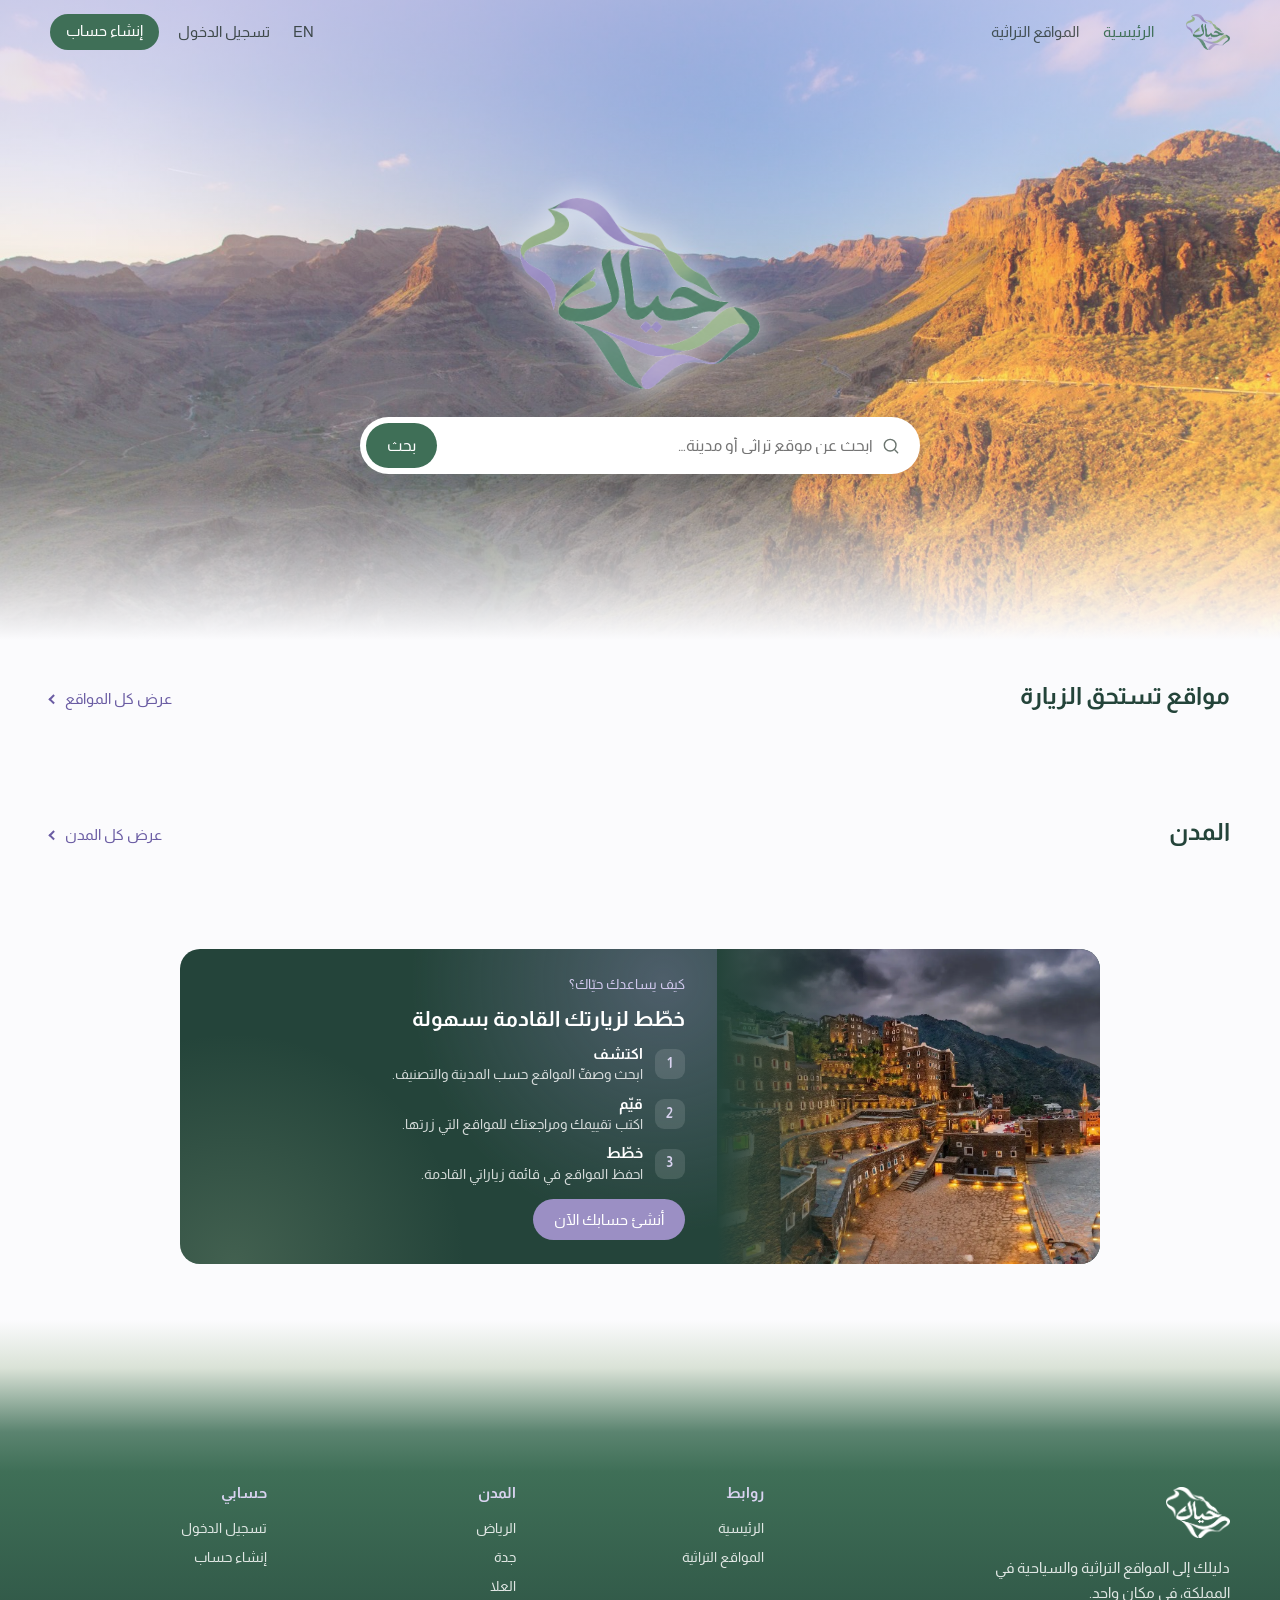
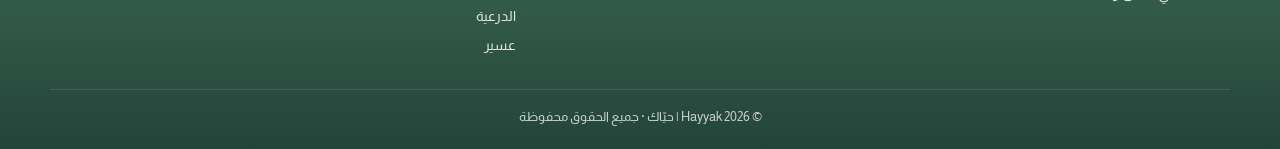
==== index.html @ 3d09ae30 "Add files via upload" ====
<!DOCTYPE html>
<html lang="ar" dir="rtl">
<head>
  <meta charset="UTF-8">
  <meta name="viewport" content="width=device-width, initial-scale=1">
  <title>Hayyak | حيّاك</title>
  <meta name="description" content="Hayyak: a guide to heritage and tourist sites across Saudi Arabia.">
  <link rel="preconnect" href="https://fonts.googleapis.com">
  <link rel="preconnect" href="https://fonts.gstatic.com" crossorigin>
  <link href="https://fonts.googleapis.com/css2?family=Almarai:wght@300;400;700;800&display=swap" rel="stylesheet">
  <link rel="icon" type="image/png" href="images/favicon.png">
  <link rel="stylesheet" href="css/style.css">
</head>
<body class="home">
  <div id="site-header"></div>

  <main id="main">
    <!-- Hero: logo + search only -->
    <section class="hero">
      <div class="hero-bg" aria-hidden="true"><img src="images/hero.jpg" alt=""></div>
      <div class="hero-in wrap">
        <h1 class="hero-logo"><img src="images/logo.png" alt="حيّاك | Hayyak"></h1>
        <form class="search" id="search-form" role="search">
          <span class="ico" data-icon="search"></span>
          <label class="sr-only" for="q" data-i18n="search_label"></label>
          <input id="q" name="q" type="search" data-i18n-placeholder="search_placeholder" autocomplete="off">
          <button type="submit" class="btn btn-green" data-i18n="search_btn"></button>
        </form>
      </div>
    </section>

    <!-- Featured sites -->
    <section class="section wrap" aria-labelledby="featured-h">
      <div class="section-head">
        <h2 id="featured-h" data-i18n="featured_title"></h2>
        <a class="link-more" href="sites.html"><span data-i18n="view_all"></span><span class="arrow" aria-hidden="true"></span></a>
      </div>
    </section>
    <div class="marquee" id="featured"></div>

    <!-- Cities -->
    <section class="section wrap" aria-labelledby="cities-h">
      <div class="section-head">
        <h2 id="cities-h" data-i18n="cities_title"></h2>
        <a class="link-more" href="sites.html"><span data-i18n="view_cities"></span><span class="arrow" aria-hidden="true"></span></a>
      </div>
      <div class="cities" id="city-list"></div>
    </section>
    <!-- Plan your next visit -->
    <section class="section wrap" aria-labelledby="how-h">
      <div class="cta">
        <div class="cta-img" aria-hidden="true"><img src="images/15.jpg" alt=""></div>
        <div class="cta-body">
          <p class="eyebrow" data-i18n="how_eyebrow"></p>
          <h2 id="how-h" data-i18n="how_title"></h2>
          <ol class="steps">
            <li><strong data-i18n="how1_t"></strong><span data-i18n="how1_d"></span></li>
            <li><strong data-i18n="how2_t"></strong><span data-i18n="how2_d"></span></li>
            <li><strong data-i18n="how3_t"></strong><span data-i18n="how3_d"></span></li>
          </ol>
          <a class="btn btn-primary btn-lg" id="cta-btn" href="register.html" data-i18n="cta_btn"></a>
        </div>
      </div>
    </section>
  </main>

  <div id="site-footer"></div>

  <script src="js/sites.js"></script>
  <script src="js/layout.js"></script>
  <script src="js/home.js"></script>
</body>
</html>
---- css/style.css ----
/* Hayyak shared styles.
   Palette taken from the Hayyak logo: green, sage, lavender. */
:root{
  --ink:#1d2a23; --muted:#6b756f; --paper:#fbfbfd; --white:#fff; --line:#e7e9ee;
  --palm:#3f6f57; --palm-dark:#24443a;
  --sage:#9cb490; --sage-soft:#edf3ea;
  --lavender:#9b8fc4; --lavender-dark:#6a5ca3; --lavender-soft:#ece9f5;
  --r:16px;
  --f-body:"Almarai","Segoe UI",Tahoma,system-ui,sans-serif;
  --wrap:1180px;
  --gold:var(--lavender); /* old name kept so nothing breaks */
}
*{box-sizing:border-box}
body{margin:0;background:var(--paper);color:var(--ink);font-family:var(--f-body);line-height:1.7}
img{max-width:100%;display:block}
a{color:inherit}
h1,h2,h3{font-weight:700;line-height:1.35}
.wrap{width:min(var(--wrap),100% - 2.5rem);margin-inline:auto}
.sr-only{position:absolute;width:1px;height:1px;overflow:hidden;clip:rect(0 0 0 0);white-space:nowrap}
:focus-visible{outline:2px solid var(--lavender);outline-offset:2px}

/* ---------- Buttons ---------- */
.btn{font:inherit;font-weight:500;border:0;border-radius:999px;padding:.55rem 1.3rem;cursor:pointer;text-decoration:none;display:inline-flex;align-items:center;gap:.4rem;transition:background .2s}
.btn-sm{padding:.35rem 1rem;font-size:.92rem}
.btn-green{background:var(--palm);color:#fff}
.auth .btn-green{background:var(--lavender-dark)}
.auth .btn-green:hover{background:#5a4d92}
.btn-green:hover{background:var(--palm-dark)}
.btn-primary{background:var(--lavender);color:#fff}
.btn-primary:hover{background:var(--lavender-dark)}
.link-btn{background:none;border:0;font:inherit;font-size:.95rem;color:var(--ink);cursor:pointer;text-decoration:none;padding:.3rem .2rem;opacity:.8}
.link-btn:hover{opacity:1;color:var(--palm)}

/* ---------- Header (minimal) ---------- */
.site-header{position:relative;z-index:30;background:var(--white);border-bottom:1px solid var(--line)}
.bar{display:flex;align-items:center;gap:2rem;height:64px}
.brand-logo{width:44px;height:44px;object-fit:contain}
.site-nav{display:flex;gap:1.5rem;flex:1}
.site-nav a{text-decoration:none;font-size:.95rem;opacity:.75}
.site-nav a:hover,.site-nav a[aria-current="page"]{opacity:1;color:var(--palm)}
.actions{display:flex;align-items:center;gap:1rem}
.user-name{font-size:.95rem;color:var(--palm);font-weight:500}
.nav-toggle{display:none;background:none;border:0;color:var(--ink);padding:.3rem;cursor:pointer}
/* home page: header sits on top of the photo */
.home .site-header{position:absolute;inset-inline:0;top:0;background:transparent;border:0}

/* ---------- Hero: photo + logo + search ---------- */
.hero{position:relative;min-height:min(88vh,640px);display:flex;align-items:center;justify-content:center;overflow:hidden}
.hero-bg{position:absolute;inset:0}
.hero-bg img{width:100%;height:100%;object-fit:cover;object-position:center 40%}
/* light lavender at the top fading to white at the bottom */
.hero-bg::after{content:"";position:absolute;inset:0;background:linear-gradient(180deg,rgba(214,206,240,.7) 0%,rgba(225,219,243,.25) 40%,rgba(255,255,255,.35) 75%,var(--paper) 100%)}
.hero-in{position:relative;display:flex;flex-direction:column;align-items:center;gap:1.75rem;padding-block:6rem 4rem}
.hero-logo{margin:0;line-height:0}
.hero-logo img{width:clamp(170px,22vw,240px);filter:drop-shadow(0 0 14px rgba(255,255,255,.9))}
.search{display:flex;align-items:center;gap:.5rem;width:min(560px,100%);background:#fff;border-radius:999px;padding:.4rem;box-shadow:0 10px 30px rgba(36,68,58,.15)}
.search .ico{display:flex;color:var(--muted);padding-inline-start:.8rem}
.search .ico svg{width:20px;height:20px}
.search input{flex:1;min-width:0;border:0;background:none;font:inherit;padding:.5rem 0;outline:none}

/* ---------- Plan your next visit ---------- */
.btn-lg{padding:.5rem 1.3rem;font-size:.95rem}
.cta{display:grid;grid-template-columns:1fr 1.4fr;max-width:920px;margin-inline:auto;border-radius:20px;overflow:hidden;background:var(--palm-dark);color:#fff}
.cta-img{position:relative;min-height:240px}
.cta-img img{position:absolute;inset:0;width:100%;height:100%;object-fit:cover}
.cta-img::after{content:"";position:absolute;inset:0;background:linear-gradient(270deg,rgba(36,68,58,0) 60%,var(--palm-dark))}
html[dir="ltr"] .cta-img::after{background:linear-gradient(90deg,rgba(36,68,58,0) 60%,var(--palm-dark))}
.cta-body{padding:1.5rem 2rem;display:flex;flex-direction:column;align-items:flex-start;justify-content:center;gap:.6rem;
  background:radial-gradient(circle at 90% 10%,rgba(155,143,196,.35),transparent 45%),radial-gradient(circle at 10% 100%,rgba(156,180,144,.25),transparent 40%)}
.cta .eyebrow{margin:0;font-size:.85rem;color:#cfc7ec}
.section .cta h2{margin:0;font-size:1.3rem;color:#fff}
.steps{list-style:none;counter-reset:s;margin:0 0 .25rem;padding:0;display:grid;gap:.45rem}
.steps li{counter-increment:s;display:grid;grid-template-columns:30px 1fr;column-gap:.7rem;align-items:center;font-size:.92rem;line-height:1.5}
.steps li::before{content:counter(s);grid-row:span 2;width:30px;height:30px;border-radius:9px;font-size:.85rem;display:grid;place-items:center;background:rgba(255,255,255,.12);color:#d9d3f0;font-weight:600}
.steps span{opacity:.8;font-size:.85rem}

.btn-white{background:#fff;color:var(--palm-dark)}
.btn-white:hover{background:var(--lavender-soft)}

/* ---------- Sections ---------- */
.section{padding-block:2.5rem}
.section-head{display:flex;justify-content:space-between;align-items:baseline;margin-bottom:1.25rem}
.section h2{margin:0;font-size:1.5rem;color:var(--palm-dark)}
.link-more{color:var(--lavender-dark);font-size:.95rem;text-decoration:none;display:inline-flex;align-items:center;gap:.5rem}
.link-more:hover{color:var(--palm)}
.arrow{display:inline-block;width:.45em;height:.45em;border-top:2px solid currentColor;border-right:2px solid currentColor;transform:rotate(45deg);transition:transform .2s}
html[dir="rtl"] .arrow{transform:rotate(-135deg)}
html[dir="rtl"] .link-more:hover .arrow{transform:translateX(-3px) rotate(-135deg)}
html[dir="ltr"] .link-more:hover .arrow{transform:translateX(3px) rotate(45deg)}

/* ---------- Moving strip of site cards (right to left) ---------- */
.section:has(+ .marquee){padding-bottom:0}
.marquee{overflow:hidden;padding-block:.25rem 2.5rem;direction:ltr;
  -webkit-mask-image:linear-gradient(90deg,transparent,#000 6%,#000 94%,transparent);mask-image:linear-gradient(90deg,transparent,#000 6%,#000 94%,transparent)}
.marquee-track{display:flex;width:max-content;animation:marquee 80s linear infinite}
.marquee:hover .marquee-track{animation-play-state:paused}
.marquee-set{display:flex;gap:1rem;padding-inline-end:1rem}
@keyframes marquee{from{transform:translateX(0)}to{transform:translateX(-50%)}}
.site-card{position:relative;display:block;flex:none;width:250px;aspect-ratio:4/5;border-radius:var(--r);overflow:hidden;text-decoration:none;color:#fff;isolation:isolate}
.site-card img{position:absolute;inset:0;width:100%;height:100%;object-fit:cover;transition:transform .5s;z-index:-2}
.site-card::after{content:"";position:absolute;inset:0;z-index:-1;background:linear-gradient(180deg,transparent 55%,rgba(20,35,29,.75))}
.site-card:hover img{transform:scale(1.05)}
.badge{position:absolute;top:12px;inset-inline-start:12px;background:rgba(255,255,255,.9);color:var(--lavender-dark);font-size:.78rem;padding:.1rem .65rem;border-radius:999px}
.site-info{position:absolute;inset-inline:14px;bottom:12px;display:flex;flex-direction:column}
.site-name{font-weight:600;font-size:1.05rem;line-height:1.4}
.site-city{display:inline-flex;align-items:center;gap:.25rem;font-size:.85rem;opacity:.85}
.site-city svg{width:14px;height:14px}

/* ---------- City cards ---------- */
.cities{display:grid;grid-template-columns:repeat(5,1fr);gap:1rem}
.city-card{position:relative;display:block;aspect-ratio:3/4;border-radius:var(--r);overflow:hidden;text-decoration:none;color:#fff;isolation:isolate}
.city-card img{position:absolute;inset:0;width:100%;height:100%;object-fit:cover;transition:transform .5s;z-index:-2}
.city-card::after{content:"";position:absolute;inset:0;z-index:-1;background:linear-gradient(180deg,transparent 55%,rgba(20,35,29,.75))}
.city-card:hover img{transform:scale(1.05)}
.city-info{position:absolute;inset-inline:14px;bottom:12px;display:flex;flex-direction:column}
.city-name{font-weight:600;font-size:1.1rem}
.city-count{font-size:.85rem;opacity:.85}

/* ---------- Footer: smoky light green fading into dark green ---------- */
.site-footer{margin-top:1rem;padding-top:9rem;color:#fff;
  background:linear-gradient(180deg,rgba(156,180,144,0) 0,rgba(156,180,144,.35) 3rem,rgba(63,111,87,.85) 7rem,var(--palm) 9.5rem,var(--palm-dark) 100%)}
.footer-grid{display:grid;grid-template-columns:2fr repeat(3,1fr);gap:2rem;padding-block:1rem 2rem}
.footer-logo img{width:64px;height:64px;object-fit:contain;filter:brightness(0) invert(1)}
.footer-brand p{margin:.75rem 0 0;font-size:.92rem;opacity:.85;max-width:30ch}
.site-footer h4{margin:0 0 .6rem;font-size:.95rem;font-weight:600;color:#d9d3f0}
.site-footer ul{list-style:none;margin:0;padding:0;display:grid;gap:.3rem;font-size:.9rem}
.site-footer li{opacity:.85}
.site-footer a{text-decoration:none}
.site-footer a:hover{text-decoration:underline;opacity:1}
.site-footer .link-btn{color:#fff;opacity:1;padding:0;font-size:.9rem}
.footer-bottom{display:flex;justify-content:center;gap:1rem;flex-wrap:wrap;border-top:1px solid rgba(255,255,255,.15);padding-block:1rem 1.25rem;font-size:.82rem;opacity:.75}

/* ---------- Register / Log in ---------- */
/* white page, the card carries a light lavender tint */
.auth{padding-block:3rem 2rem;background:var(--paper)}
.auth-card{max-width:460px;background:#f6f4fb;border:1px solid #e4def3;border-radius:24px;box-shadow:0 18px 50px rgba(106,92,163,.10)}
.auth-logo{display:block;width:76px;margin:0 auto 1rem}
.auth-logo img{width:100%}
.auth-form{min-width:0;padding:2.25rem 2.25rem 2rem;display:flex;flex-direction:column;justify-content:center}
.auth-form h1{margin:0;font-size:1.6rem;color:var(--palm-dark);text-align:center}
.auth-sub{margin:.25rem 0 1.5rem;color:var(--muted);font-size:.95rem;text-align:center}
.auth-field{margin-bottom:.9rem}
.auth-field label{display:block;font-size:.9rem;font-weight:500;margin-bottom:.3rem}
.input-wrap{display:flex;align-items:center;gap:.5rem;border:1.5px solid var(--line);border-radius:12px;padding:0 .85rem;background:#fff;transition:border-color .2s,box-shadow .2s}
.input-wrap:focus-within{border-color:var(--lavender);box-shadow:0 0 0 3px rgba(155,143,196,.2)}
.input-wrap .ico{display:flex;color:var(--muted)}
.input-wrap .ico svg{width:18px;height:18px}
.input-wrap input{flex:1;min-width:0;border:0;outline:none;background:none;font:inherit;padding:.7rem 0}
.pass-toggle{display:flex;background:none;border:0;color:var(--muted);cursor:pointer;padding:.25rem}
.pass-toggle svg{width:19px;height:19px}
.pass-toggle:hover{color:var(--palm)}
.auth-field.invalid .input-wrap{border-color:#c2410c;box-shadow:none}
.auth-field.valid .input-wrap{border-color:var(--sage)}
.error{margin:.3rem 0 0;font-size:.82rem;color:#b3360b;min-height:0}
.error:empty{display:none}
.pass-rules{list-style:none;margin:-.35rem 0 .9rem;padding:0;display:grid;grid-template-columns:1fr 1fr;gap:.2rem .75rem;font-size:.8rem;color:var(--muted)}
.pass-rules li{display:flex;align-items:center;gap:.4rem}
.pass-rules .dot{width:8px;height:8px;border-radius:50%;background:var(--line);transition:background .2s}
.pass-rules li.ok{color:var(--palm)}
.pass-rules li.ok .dot{background:var(--palm)}
.btn-block{width:100%;justify-content:center;padding:.75rem;margin-top:.4rem;border-radius:12px;font-size:1rem}
.btn-block:disabled{opacity:.6;cursor:default}
.form-alert{margin:0 0 1rem;padding:.65rem .9rem;border-radius:10px;font-size:.9rem}
.form-alert.error{display:block;background:#fdecea;color:#9f2a0b;min-height:auto;margin-top:0}
.form-alert.success{background:var(--sage-soft);color:var(--palm-dark)}
.auth-switch{margin:1.25rem 0 0;text-align:center;font-size:.92rem;color:var(--muted)}
.auth-switch a{color:var(--lavender-dark);font-weight:500;text-decoration:none}
.auth-switch a:hover{text-decoration:underline}

/* ---------- Responsive ---------- */
@media (max-width:900px){
  .cities{grid-template-columns:repeat(3,1fr)}
  .footer-grid{grid-template-columns:repeat(3,1fr)}
  .footer-brand{grid-column:1 / -1}
  .auth-form{padding:1.75rem 1.25rem}
}
@media (max-width:700px){
  .nav-toggle{display:inline-flex;margin-inline-start:auto}
  .bar{flex-wrap:wrap;height:auto;min-height:64px;gap:.5rem 1rem}
  .site-nav,.actions{display:none;flex-basis:100%}
  .site-header.open{background:var(--white)}
  .site-header.open .site-nav{display:flex;flex-direction:column;gap:.5rem}
  .site-header.open .actions{display:flex;padding-bottom:1rem}
  .cities{grid-template-columns:repeat(2,1fr)}
  .footer-grid{grid-template-columns:1fr 1fr}
  .footer-brand{grid-column:1 / -1}
  .cta{grid-template-columns:1fr}
  .cta-img{min-height:200px}
  .cta-img::after,html[dir="ltr"] .cta-img::after{background:linear-gradient(180deg,rgba(36,68,58,0) 50%,var(--palm-dark))}
  .cta-body{padding:1.75rem 1.5rem}
}
@media (max-width:700px){.site-card{width:200px}}
/* people who turn off motion get a normal sideways scroll instead */
@media (prefers-reduced-motion:reduce){
  *{transition:none!important}
  .marquee{overflow-x:auto}
  .marquee-track{animation:none}
  .marquee-set[aria-hidden]{display:none}
}
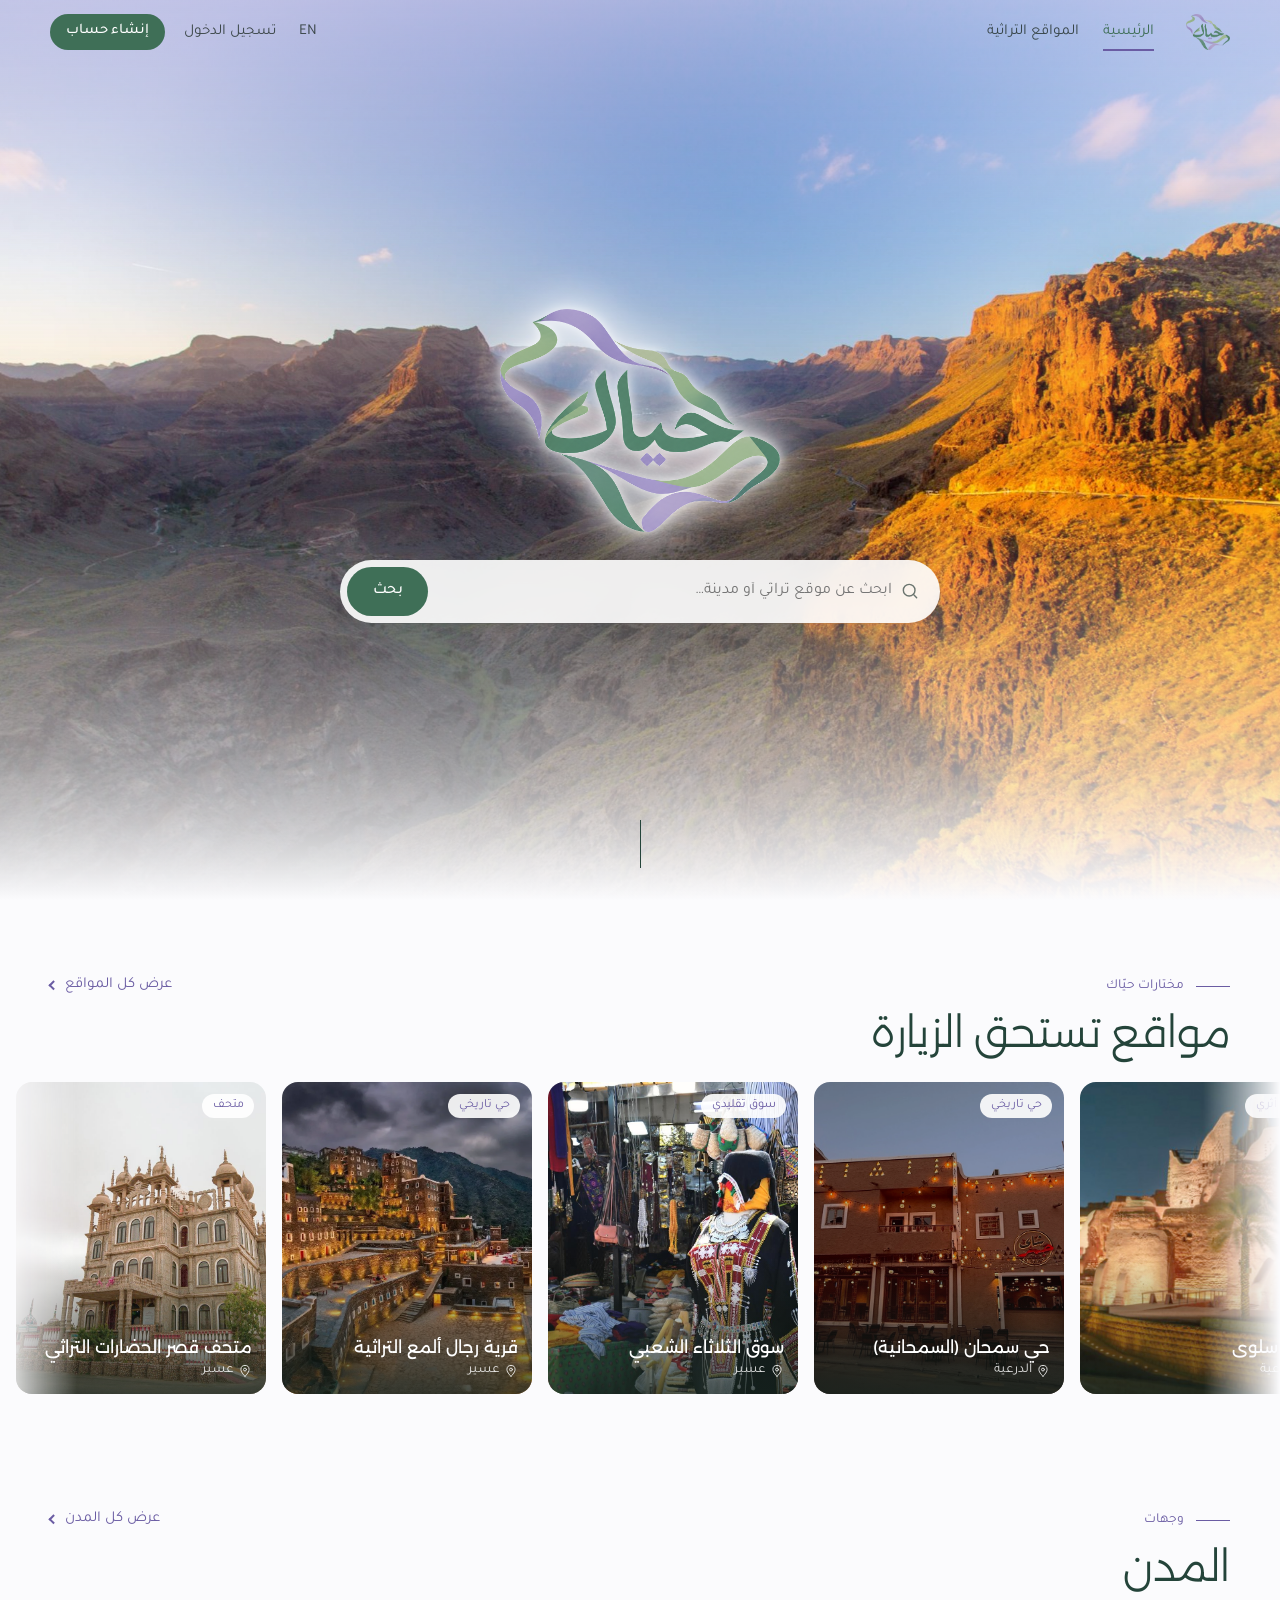
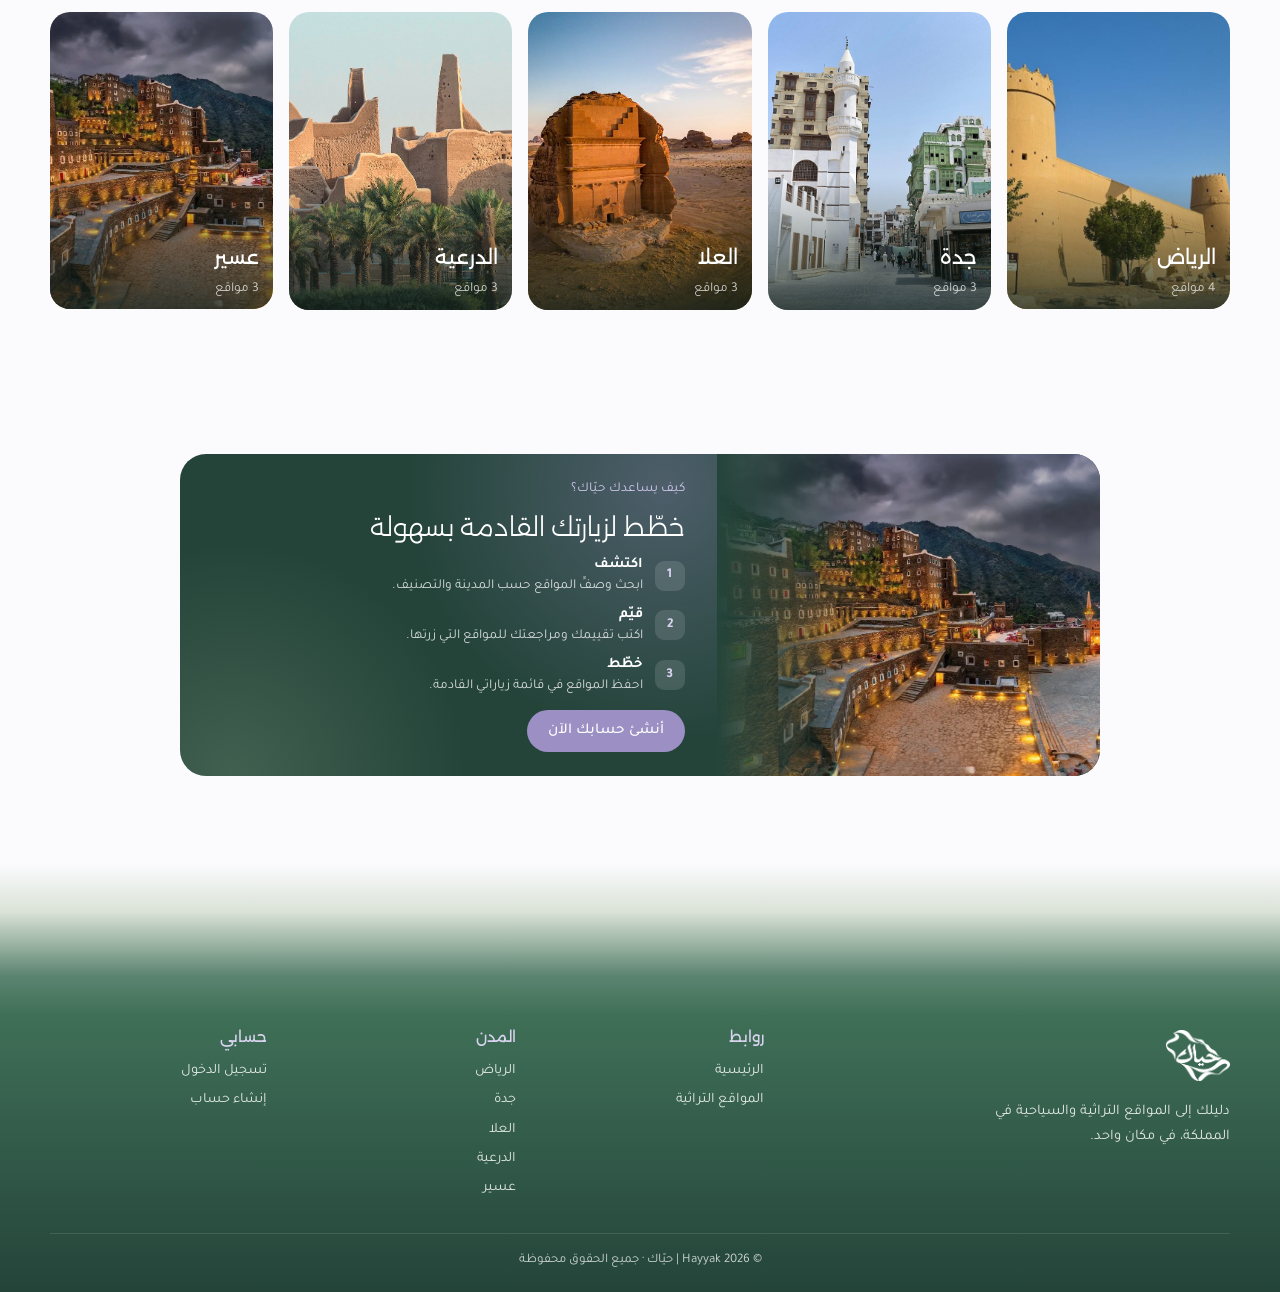
==== commit d7db2597: "Add files via upload" ====
--- a/index.html
+++ b/index.html
@@ -7,7 +7,7 @@
   <meta name="description" content="Hayyak: a guide to heritage and tourist sites across Saudi Arabia.">
   <link rel="preconnect" href="https://fonts.googleapis.com">
   <link rel="preconnect" href="https://fonts.gstatic.com" crossorigin>
-  <link href="https://fonts.googleapis.com/css2?family=Almarai:wght@300;400;700;800&display=swap" rel="stylesheet">
+  <link href="https://fonts.googleapis.com/css2?family=Alexandria:wght@200;300;400;500;600&family=Tajawal:wght@300;400;500;700&display=swap" rel="stylesheet">
   <link rel="icon" type="image/png" href="images/favicon.png">
   <link rel="stylesheet" href="css/style.css">
 </head>
@@ -16,39 +16,40 @@
 
   <main id="main">
     <!-- Hero: logo + search only -->
-    <section class="hero">
-      <div class="hero-bg" aria-hidden="true"><img src="images/hero.jpg" alt=""></div>
+    <section class="hero hero-xl">
+      <div class="hero-bg" aria-hidden="true"><img src="images/hero.jpg" alt="" fetchpriority="high"></div>
       <div class="hero-in wrap">
-        <h1 class="hero-logo"><img src="images/logo.png" alt="حيّاك | Hayyak"></h1>
-        <form class="search" id="search-form" role="search">
+        <h1 class="hero-logo intro" style="--d:1"><img src="images/logo.png" alt="حيّاك | Hayyak"></h1>
+        <form class="search intro" style="--d:3" id="search-form" role="search">
           <span class="ico" data-icon="search"></span>
           <label class="sr-only" for="q" data-i18n="search_label"></label>
           <input id="q" name="q" type="search" data-i18n-placeholder="search_placeholder" autocomplete="off">
           <button type="submit" class="btn btn-green" data-i18n="search_btn"></button>
         </form>
       </div>
+      <span class="scroll-cue" aria-hidden="true"><span></span></span>
     </section>
 
     <!-- Featured sites -->
     <section class="section wrap" aria-labelledby="featured-h">
-      <div class="section-head">
-        <h2 id="featured-h" data-i18n="featured_title"></h2>
+      <div class="section-head" data-reveal="up">
+        <div><p class="kicker" data-i18n="featured_eyebrow"></p><h2 id="featured-h" data-i18n="featured_title"></h2></div>
         <a class="link-more" href="sites.html"><span data-i18n="view_all"></span><span class="arrow" aria-hidden="true"></span></a>
       </div>
     </section>
-    <div class="marquee" id="featured"></div>
+    <div class="marquee" id="featured" data-reveal="fade"></div>
 
     <!-- Cities -->
     <section class="section wrap" aria-labelledby="cities-h">
-      <div class="section-head">
-        <h2 id="cities-h" data-i18n="cities_title"></h2>
+      <div class="section-head" data-reveal="up">
+        <div><p class="kicker" data-i18n="cities_eyebrow"></p><h2 id="cities-h" data-i18n="cities_title"></h2></div>
         <a class="link-more" href="sites.html"><span data-i18n="view_cities"></span><span class="arrow" aria-hidden="true"></span></a>
       </div>
       <div class="cities" id="city-list"></div>
     </section>
     <!-- Plan your next visit -->
     <section class="section wrap" aria-labelledby="how-h">
-      <div class="cta">
+      <div class="cta" data-reveal="up">
         <div class="cta-img" aria-hidden="true"><img src="images/15.jpg" alt=""></div>
         <div class="cta-body">
           <p class="eyebrow" data-i18n="how_eyebrow"></p>
--- a/css/style.css
+++ b/css/style.css
@@ -1,199 +1,1318 @@
-/* Hayyak shared styles.
-   Palette taken from the Hayyak logo: green, sage, lavender. */
-:root{
-  --ink:#1d2a23; --muted:#6b756f; --paper:#fbfbfd; --white:#fff; --line:#e7e9ee;
-  --palm:#3f6f57; --palm-dark:#24443a;
-  --sage:#9cb490; --sage-soft:#edf3ea;
-  --lavender:#9b8fc4; --lavender-dark:#6a5ca3; --lavender-soft:#ece9f5;
-  --r:16px;
-  --f-body:"Almarai","Segoe UI",Tahoma,system-ui,sans-serif;
-  --wrap:1180px;
-  --gold:var(--lavender); /* old name kept so nothing breaks */
-}
-*{box-sizing:border-box}
-body{margin:0;background:var(--paper);color:var(--ink);font-family:var(--f-body);line-height:1.7}
-img{max-width:100%;display:block}
-a{color:inherit}
-h1,h2,h3{font-weight:700;line-height:1.35}
-.wrap{width:min(var(--wrap),100% - 2.5rem);margin-inline:auto}
-.sr-only{position:absolute;width:1px;height:1px;overflow:hidden;clip:rect(0 0 0 0);white-space:nowrap}
-:focus-visible{outline:2px solid var(--lavender);outline-offset:2px}
-
-/* ---------- Buttons ---------- */
-.btn{font:inherit;font-weight:500;border:0;border-radius:999px;padding:.55rem 1.3rem;cursor:pointer;text-decoration:none;display:inline-flex;align-items:center;gap:.4rem;transition:background .2s}
-.btn-sm{padding:.35rem 1rem;font-size:.92rem}
-.btn-green{background:var(--palm);color:#fff}
-.auth .btn-green{background:var(--lavender-dark)}
-.auth .btn-green:hover{background:#5a4d92}
-.btn-green:hover{background:var(--palm-dark)}
-.btn-primary{background:var(--lavender);color:#fff}
-.btn-primary:hover{background:var(--lavender-dark)}
-.link-btn{background:none;border:0;font:inherit;font-size:.95rem;color:var(--ink);cursor:pointer;text-decoration:none;padding:.3rem .2rem;opacity:.8}
-.link-btn:hover{opacity:1;color:var(--palm)}
-
-/* ---------- Header (minimal) ---------- */
-.site-header{position:relative;z-index:30;background:var(--white);border-bottom:1px solid var(--line)}
-.bar{display:flex;align-items:center;gap:2rem;height:64px}
-.brand-logo{width:44px;height:44px;object-fit:contain}
-.site-nav{display:flex;gap:1.5rem;flex:1}
-.site-nav a{text-decoration:none;font-size:.95rem;opacity:.75}
-.site-nav a:hover,.site-nav a[aria-current="page"]{opacity:1;color:var(--palm)}
-.actions{display:flex;align-items:center;gap:1rem}
-.user-name{font-size:.95rem;color:var(--palm);font-weight:500}
-.nav-toggle{display:none;background:none;border:0;color:var(--ink);padding:.3rem;cursor:pointer}
-/* home page: header sits on top of the photo */
-.home .site-header{position:absolute;inset-inline:0;top:0;background:transparent;border:0}
-
-/* ---------- Hero: photo + logo + search ---------- */
-.hero{position:relative;min-height:min(88vh,640px);display:flex;align-items:center;justify-content:center;overflow:hidden}
-.hero-bg{position:absolute;inset:0}
-.hero-bg img{width:100%;height:100%;object-fit:cover;object-position:center 40%}
-/* light lavender at the top fading to white at the bottom */
-.hero-bg::after{content:"";position:absolute;inset:0;background:linear-gradient(180deg,rgba(214,206,240,.7) 0%,rgba(225,219,243,.25) 40%,rgba(255,255,255,.35) 75%,var(--paper) 100%)}
-.hero-in{position:relative;display:flex;flex-direction:column;align-items:center;gap:1.75rem;padding-block:6rem 4rem}
-.hero-logo{margin:0;line-height:0}
-.hero-logo img{width:clamp(170px,22vw,240px);filter:drop-shadow(0 0 14px rgba(255,255,255,.9))}
-.search{display:flex;align-items:center;gap:.5rem;width:min(560px,100%);background:#fff;border-radius:999px;padding:.4rem;box-shadow:0 10px 30px rgba(36,68,58,.15)}
-.search .ico{display:flex;color:var(--muted);padding-inline-start:.8rem}
-.search .ico svg{width:20px;height:20px}
-.search input{flex:1;min-width:0;border:0;background:none;font:inherit;padding:.5rem 0;outline:none}
-
-/* ---------- Plan your next visit ---------- */
-.btn-lg{padding:.5rem 1.3rem;font-size:.95rem}
-.cta{display:grid;grid-template-columns:1fr 1.4fr;max-width:920px;margin-inline:auto;border-radius:20px;overflow:hidden;background:var(--palm-dark);color:#fff}
-.cta-img{position:relative;min-height:240px}
-.cta-img img{position:absolute;inset:0;width:100%;height:100%;object-fit:cover}
-.cta-img::after{content:"";position:absolute;inset:0;background:linear-gradient(270deg,rgba(36,68,58,0) 60%,var(--palm-dark))}
-html[dir="ltr"] .cta-img::after{background:linear-gradient(90deg,rgba(36,68,58,0) 60%,var(--palm-dark))}
-.cta-body{padding:1.5rem 2rem;display:flex;flex-direction:column;align-items:flex-start;justify-content:center;gap:.6rem;
-  background:radial-gradient(circle at 90% 10%,rgba(155,143,196,.35),transparent 45%),radial-gradient(circle at 10% 100%,rgba(156,180,144,.25),transparent 40%)}
-.cta .eyebrow{margin:0;font-size:.85rem;color:#cfc7ec}
-.section .cta h2{margin:0;font-size:1.3rem;color:#fff}
-.steps{list-style:none;counter-reset:s;margin:0 0 .25rem;padding:0;display:grid;gap:.45rem}
-.steps li{counter-increment:s;display:grid;grid-template-columns:30px 1fr;column-gap:.7rem;align-items:center;font-size:.92rem;line-height:1.5}
-.steps li::before{content:counter(s);grid-row:span 2;width:30px;height:30px;border-radius:9px;font-size:.85rem;display:grid;place-items:center;background:rgba(255,255,255,.12);color:#d9d3f0;font-weight:600}
-.steps span{opacity:.8;font-size:.85rem}
-
-.btn-white{background:#fff;color:var(--palm-dark)}
-.btn-white:hover{background:var(--lavender-soft)}
-
-/* ---------- Sections ---------- */
-.section{padding-block:2.5rem}
-.section-head{display:flex;justify-content:space-between;align-items:baseline;margin-bottom:1.25rem}
-.section h2{margin:0;font-size:1.5rem;color:var(--palm-dark)}
-.link-more{color:var(--lavender-dark);font-size:.95rem;text-decoration:none;display:inline-flex;align-items:center;gap:.5rem}
-.link-more:hover{color:var(--palm)}
-.arrow{display:inline-block;width:.45em;height:.45em;border-top:2px solid currentColor;border-right:2px solid currentColor;transform:rotate(45deg);transition:transform .2s}
-html[dir="rtl"] .arrow{transform:rotate(-135deg)}
-html[dir="rtl"] .link-more:hover .arrow{transform:translateX(-3px) rotate(-135deg)}
-html[dir="ltr"] .link-more:hover .arrow{transform:translateX(3px) rotate(45deg)}
-
-/* ---------- Moving strip of site cards (right to left) ---------- */
-.section:has(+ .marquee){padding-bottom:0}
-.marquee{overflow:hidden;padding-block:.25rem 2.5rem;direction:ltr;
-  -webkit-mask-image:linear-gradient(90deg,transparent,#000 6%,#000 94%,transparent);mask-image:linear-gradient(90deg,transparent,#000 6%,#000 94%,transparent)}
-.marquee-track{display:flex;width:max-content;animation:marquee 80s linear infinite}
-.marquee:hover .marquee-track{animation-play-state:paused}
-.marquee-set{display:flex;gap:1rem;padding-inline-end:1rem}
-@keyframes marquee{from{transform:translateX(0)}to{transform:translateX(-50%)}}
-.site-card{position:relative;display:block;flex:none;width:250px;aspect-ratio:4/5;border-radius:var(--r);overflow:hidden;text-decoration:none;color:#fff;isolation:isolate}
-.site-card img{position:absolute;inset:0;width:100%;height:100%;object-fit:cover;transition:transform .5s;z-index:-2}
-.site-card::after{content:"";position:absolute;inset:0;z-index:-1;background:linear-gradient(180deg,transparent 55%,rgba(20,35,29,.75))}
-.site-card:hover img{transform:scale(1.05)}
-.badge{position:absolute;top:12px;inset-inline-start:12px;background:rgba(255,255,255,.9);color:var(--lavender-dark);font-size:.78rem;padding:.1rem .65rem;border-radius:999px}
-.site-info{position:absolute;inset-inline:14px;bottom:12px;display:flex;flex-direction:column}
-.site-name{font-weight:600;font-size:1.05rem;line-height:1.4}
-.site-city{display:inline-flex;align-items:center;gap:.25rem;font-size:.85rem;opacity:.85}
-.site-city svg{width:14px;height:14px}
-
-/* ---------- City cards ---------- */
-.cities{display:grid;grid-template-columns:repeat(5,1fr);gap:1rem}
-.city-card{position:relative;display:block;aspect-ratio:3/4;border-radius:var(--r);overflow:hidden;text-decoration:none;color:#fff;isolation:isolate}
-.city-card img{position:absolute;inset:0;width:100%;height:100%;object-fit:cover;transition:transform .5s;z-index:-2}
-.city-card::after{content:"";position:absolute;inset:0;z-index:-1;background:linear-gradient(180deg,transparent 55%,rgba(20,35,29,.75))}
-.city-card:hover img{transform:scale(1.05)}
-.city-info{position:absolute;inset-inline:14px;bottom:12px;display:flex;flex-direction:column}
-.city-name{font-weight:600;font-size:1.1rem}
-.city-count{font-size:.85rem;opacity:.85}
-
-/* ---------- Footer: smoky light green fading into dark green ---------- */
-.site-footer{margin-top:1rem;padding-top:9rem;color:#fff;
-  background:linear-gradient(180deg,rgba(156,180,144,0) 0,rgba(156,180,144,.35) 3rem,rgba(63,111,87,.85) 7rem,var(--palm) 9.5rem,var(--palm-dark) 100%)}
-.footer-grid{display:grid;grid-template-columns:2fr repeat(3,1fr);gap:2rem;padding-block:1rem 2rem}
-.footer-logo img{width:64px;height:64px;object-fit:contain;filter:brightness(0) invert(1)}
-.footer-brand p{margin:.75rem 0 0;font-size:.92rem;opacity:.85;max-width:30ch}
-.site-footer h4{margin:0 0 .6rem;font-size:.95rem;font-weight:600;color:#d9d3f0}
-.site-footer ul{list-style:none;margin:0;padding:0;display:grid;gap:.3rem;font-size:.9rem}
-.site-footer li{opacity:.85}
-.site-footer a{text-decoration:none}
-.site-footer a:hover{text-decoration:underline;opacity:1}
-.site-footer .link-btn{color:#fff;opacity:1;padding:0;font-size:.9rem}
-.footer-bottom{display:flex;justify-content:center;gap:1rem;flex-wrap:wrap;border-top:1px solid rgba(255,255,255,.15);padding-block:1rem 1.25rem;font-size:.82rem;opacity:.75}
-
-/* ---------- Register / Log in ---------- */
-/* white page, the card carries a light lavender tint */
-.auth{padding-block:3rem 2rem;background:var(--paper)}
-.auth-card{max-width:460px;background:#f6f4fb;border:1px solid #e4def3;border-radius:24px;box-shadow:0 18px 50px rgba(106,92,163,.10)}
-.auth-logo{display:block;width:76px;margin:0 auto 1rem}
-.auth-logo img{width:100%}
-.auth-form{min-width:0;padding:2.25rem 2.25rem 2rem;display:flex;flex-direction:column;justify-content:center}
-.auth-form h1{margin:0;font-size:1.6rem;color:var(--palm-dark);text-align:center}
-.auth-sub{margin:.25rem 0 1.5rem;color:var(--muted);font-size:.95rem;text-align:center}
-.auth-field{margin-bottom:.9rem}
-.auth-field label{display:block;font-size:.9rem;font-weight:500;margin-bottom:.3rem}
-.input-wrap{display:flex;align-items:center;gap:.5rem;border:1.5px solid var(--line);border-radius:12px;padding:0 .85rem;background:#fff;transition:border-color .2s,box-shadow .2s}
-.input-wrap:focus-within{border-color:var(--lavender);box-shadow:0 0 0 3px rgba(155,143,196,.2)}
-.input-wrap .ico{display:flex;color:var(--muted)}
-.input-wrap .ico svg{width:18px;height:18px}
-.input-wrap input{flex:1;min-width:0;border:0;outline:none;background:none;font:inherit;padding:.7rem 0}
-.pass-toggle{display:flex;background:none;border:0;color:var(--muted);cursor:pointer;padding:.25rem}
-.pass-toggle svg{width:19px;height:19px}
-.pass-toggle:hover{color:var(--palm)}
-.auth-field.invalid .input-wrap{border-color:#c2410c;box-shadow:none}
-.auth-field.valid .input-wrap{border-color:var(--sage)}
-.error{margin:.3rem 0 0;font-size:.82rem;color:#b3360b;min-height:0}
-.error:empty{display:none}
-.pass-rules{list-style:none;margin:-.35rem 0 .9rem;padding:0;display:grid;grid-template-columns:1fr 1fr;gap:.2rem .75rem;font-size:.8rem;color:var(--muted)}
-.pass-rules li{display:flex;align-items:center;gap:.4rem}
-.pass-rules .dot{width:8px;height:8px;border-radius:50%;background:var(--line);transition:background .2s}
-.pass-rules li.ok{color:var(--palm)}
-.pass-rules li.ok .dot{background:var(--palm)}
-.btn-block{width:100%;justify-content:center;padding:.75rem;margin-top:.4rem;border-radius:12px;font-size:1rem}
-.btn-block:disabled{opacity:.6;cursor:default}
-.form-alert{margin:0 0 1rem;padding:.65rem .9rem;border-radius:10px;font-size:.9rem}
-.form-alert.error{display:block;background:#fdecea;color:#9f2a0b;min-height:auto;margin-top:0}
-.form-alert.success{background:var(--sage-soft);color:var(--palm-dark)}
-.auth-switch{margin:1.25rem 0 0;text-align:center;font-size:.92rem;color:var(--muted)}
-.auth-switch a{color:var(--lavender-dark);font-weight:500;text-decoration:none}
-.auth-switch a:hover{text-decoration:underline}
+
+
+:root {
+  --ink: #1d2a23;
+  --muted: #6b756f;
+  --paper: #fbfbfd;
+  --white: #fff;
+  --line: #e7e9ee;
+  --palm: #3f6f57;
+  --palm-dark: #24443a;
+  --sage: #9cb490;
+  --sage-soft: #edf3ea;
+  --lavender: #9b8fc4;
+  --lavender-dark: #6a5ca3;
+  --lavender-soft: #ece9f5;
+  --r: 16px;
+  --f-body: "Tajawal", "Segoe UI", Tahoma, system-ui, sans-serif;
+  --f-head: "Alexandria", "Tajawal", "Segoe UI", system-ui, sans-serif;
+  --wrap: 1180px;
+  --gold: var(--lavender);
+}
+
+* {
+  box-sizing: border-box;
+}
+
+body {
+  margin: 0;
+  background: var(--paper);
+  color: var(--ink);
+  font-family: var(--f-body);
+  line-height: 1.7;
+}
+
+img {
+  max-width: 100%;
+  display: block;
+}
+
+a {
+  color: inherit;
+}
+
+h1, h2, h3 {
+  font-family: var(--f-head);
+  font-weight: 500;
+  line-height: 1.35;
+}
+
+.wrap {
+  width: min(var(--wrap), 100% - 2.5rem);
+  margin-inline: auto;
+}
+
+.sr-only {
+  position: absolute;
+  width: 1px;
+  height: 1px;
+  overflow: hidden;
+  clip: rect(0 0 0 0);
+  white-space: nowrap;
+}
+
+:focus-visible {
+  outline: 2px solid var(--lavender);
+  outline-offset: 2px;
+}
+
+.btn {
+  font: inherit;
+  font-weight: 500;
+  border: 0;
+  border-radius: 999px;
+  padding: 0.55rem 1.3rem;
+  cursor: pointer;
+  text-decoration: none;
+  display: inline-flex;
+  align-items: center;
+  gap: 0.4rem;
+  transition: background 0.2s;
+}
+
+.btn-sm {
+  padding: 0.35rem 1rem;
+  font-size: 0.92rem;
+}
+
+.btn-green {
+  background: var(--palm);
+  color: #fff;
+}
+
+.auth .btn-green {
+  background: var(--lavender-dark);
+}
+
+.auth .btn-green:hover {
+  background: #5a4d92;
+}
+
+.btn-green:hover {
+  background: var(--palm-dark);
+}
+
+.btn-primary {
+  background: var(--lavender);
+  color: #fff;
+}
+
+.btn-primary:hover {
+  background: var(--lavender-dark);
+}
+
+.btn-white {
+  background: #fff;
+  color: var(--palm-dark);
+}
+
+.btn-white:hover {
+  background: var(--lavender-soft);
+}
+
+.btn-lg {
+  padding: 0.5rem 1.3rem;
+  font-size: 0.95rem;
+}
+
+.link-btn {
+  background: none;
+  border: 0;
+  font: inherit;
+  font-size: 0.95rem;
+  color: var(--ink);
+  cursor: pointer;
+  text-decoration: none;
+  padding: 0.3rem 0.2rem;
+  opacity: 0.8;
+}
+
+.link-btn:hover {
+  opacity: 1;
+  color: var(--palm);
+}
+
+/* ---------- Header ---------- */
+.site-header {
+  position: relative;
+  z-index: 30;
+  background: var(--white);
+  border-bottom: 1px solid var(--line);
+}
+
+.bar {
+  display: flex;
+  align-items: center;
+  gap: 2rem;
+  height: 64px;
+}
+
+.brand-logo {
+  width: 44px;
+  height: 44px;
+  object-fit: contain;
+}
+
+.site-nav {
+  display: flex;
+  gap: 1.5rem;
+  flex: 1;
+}
+
+.site-nav a {
+  text-decoration: none;
+  font-size: 0.95rem;
+  opacity: 0.75;
+}
+
+.site-nav a:hover,
+.site-nav a[aria-current="page"] {
+  opacity: 1;
+  color: var(--palm);
+}
+
+.actions {
+  display: flex;
+  align-items: center;
+  gap: 1rem;
+}
+
+.user-name {
+  font-size: 0.95rem;
+  color: var(--palm);
+  font-weight: 500;
+}
+
+.nav-toggle {
+  display: none;
+  background: none;
+  border: 0;
+  color: var(--ink);
+  padding: 0.3rem;
+  cursor: pointer;
+}
+
+.home .site-header {
+  position: absolute;
+  inset-inline: 0;
+  top: 0;
+  background: transparent;
+  border: 0;
+}
+
+.hero {
+  position: relative;
+  min-height: min(88vh, 640px);
+  display: flex;
+  align-items: center;
+  justify-content: center;
+  overflow: hidden;
+}
+
+.hero-bg {
+  position: absolute;
+  inset: 0;
+}
+
+.hero-bg img {
+  width: 100%;
+  height: 100%;
+  object-fit: cover;
+  object-position: center 40%;
+}
+
+.hero-bg::after {
+  content: "";
+  position: absolute;
+  inset: 0;
+  background: linear-gradient(
+    180deg,
+    rgba(214, 206, 240, 0.7) 0%,
+    rgba(225, 219, 243, 0.25) 40%,
+    rgba(255, 255, 255, 0.35) 75%,
+    var(--paper) 100%
+  );
+}
+
+.hero-in {
+  position: relative;
+  display: flex;
+  flex-direction: column;
+  align-items: center;
+  gap: 1.75rem;
+  padding-block: 6rem 4rem;
+}
+
+.hero-logo {
+  margin: 0;
+  line-height: 0;
+}
+
+.hero-logo img {
+  width: clamp(170px, 22vw, 240px);
+  filter: drop-shadow(0 0 14px rgba(255, 255, 255, 0.9));
+}
+
+.search {
+  display: flex;
+  align-items: center;
+  gap: 0.5rem;
+  width: min(560px, 100%);
+  background: #fff;
+  border-radius: 999px;
+  padding: 0.4rem;
+  box-shadow: 0 10px 30px rgba(36, 68, 58, 0.15);
+}
+
+.search .ico {
+  display: flex;
+  color: var(--muted);
+  padding-inline-start: 0.8rem;
+}
+
+.search .ico svg {
+  width: 20px;
+  height: 20px;
+}
+
+.search input {
+  flex: 1;
+  min-width: 0;
+  border: 0;
+  background: none;
+  font: inherit;
+  padding: 0.5rem 0;
+  outline: none;
+}
+
+.cta {
+  display: grid;
+  grid-template-columns: 1fr 1.4fr;
+  max-width: 920px;
+  margin-inline: auto;
+  border-radius: 20px;
+  overflow: hidden;
+  background: var(--palm-dark);
+  color: #fff;
+}
+
+.cta-img {
+  position: relative;
+  min-height: 240px;
+}
+
+.cta-img img {
+  position: absolute;
+  inset: 0;
+  width: 100%;
+  height: 100%;
+  object-fit: cover;
+}
+
+.cta-img::after {
+  content: "";
+  position: absolute;
+  inset: 0;
+  background: linear-gradient(270deg, rgba(36, 68, 58, 0) 60%, var(--palm-dark));
+}
+
+html[dir="ltr"] .cta-img::after {
+  background: linear-gradient(90deg, rgba(36, 68, 58, 0) 60%, var(--palm-dark));
+}
+
+.cta-body {
+  padding: 1.5rem 2rem;
+  display: flex;
+  flex-direction: column;
+  align-items: flex-start;
+  justify-content: center;
+  gap: 0.6rem;
+  background: radial-gradient(
+      circle at 90% 10%,
+      rgba(155, 143, 196, 0.35),
+      transparent 45%
+    ),
+    radial-gradient(
+      circle at 10% 100%,
+      rgba(156, 180, 144, 0.25),
+      transparent 40%
+    );
+}
+
+.cta .eyebrow {
+  margin: 0;
+  font-size: 0.85rem;
+  color: #cfc7ec;
+}
+
+.section .cta h2 {
+  margin: 0;
+  font-size: 1.3rem;
+  color: #fff;
+}
+
+.steps {
+  list-style: none;
+  counter-reset: s;
+  margin: 0 0 0.25rem;
+  padding: 0;
+  display: grid;
+  gap: 0.45rem;
+}
+
+.steps li {
+  counter-increment: s;
+  display: grid;
+  grid-template-columns: 30px 1fr;
+  column-gap: 0.7rem;
+  align-items: center;
+  font-size: 0.92rem;
+  line-height: 1.5;
+}
+
+.steps li::before {
+  content: counter(s);
+  grid-row: span 2;
+  width: 30px;
+  height: 30px;
+  border-radius: 9px;
+  font-size: 0.85rem;
+  display: grid;
+  place-items: center;
+  background: rgba(255, 255, 255, 0.12);
+  color: #d9d3f0;
+  font-weight: 600;
+}
+
+.steps span {
+  opacity: 0.8;
+  font-size: 0.85rem;
+}
+
+.section {
+  padding-block: 2.5rem;
+}
+
+.section-head {
+  display: flex;
+  justify-content: space-between;
+  align-items: baseline;
+  margin-bottom: 1.25rem;
+}
+
+.section h2 {
+  margin: 0;
+  font-size: 1.5rem;
+  color: var(--palm-dark);
+}
+
+.link-more {
+  color: var(--lavender-dark);
+  font-size: 0.95rem;
+  text-decoration: none;
+  display: inline-flex;
+  align-items: center;
+  gap: 0.5rem;
+}
+
+.link-more:hover {
+  color: var(--palm);
+}
+
+.arrow {
+  display: inline-block;
+  width: 0.45em;
+  height: 0.45em;
+  border-top: 2px solid currentColor;
+  border-right: 2px solid currentColor;
+  transform: rotate(45deg);
+  transition: transform 0.2s;
+}
+
+html[dir="rtl"] .arrow {
+  transform: rotate(-135deg);
+}
+
+html[dir="rtl"] .link-more:hover .arrow {
+  transform: translateX(-3px) rotate(-135deg);
+}
+
+html[dir="ltr"] .link-more:hover .arrow {
+  transform: translateX(3px) rotate(45deg);
+}
+
+.section:has(+ .marquee) {
+  padding-bottom: 0;
+}
+
+.marquee {
+  overflow: hidden;
+  padding-block: 0.25rem 2.5rem;
+  direction: ltr;
+  -webkit-mask-image: linear-gradient(
+    90deg,
+    transparent,
+    #000 6%,
+    #000 94%,
+    transparent
+  );
+  mask-image: linear-gradient(
+    90deg,
+    transparent,
+    #000 6%,
+    #000 94%,
+    transparent
+  );
+}
+
+.marquee-track {
+  display: flex;
+  width: max-content;
+  animation: marquee 80s linear infinite;
+}
+
+.marquee:hover .marquee-track {
+  animation-play-state: paused;
+}
+
+.marquee-set {
+  display: flex;
+  gap: 1rem;
+  padding-inline-end: 1rem;
+}
+
+@keyframes marquee {
+  from {
+    transform: translateX(0);
+  }
+  to {
+    transform: translateX(-50%);
+  }
+}
+
+.site-card {
+  position: relative;
+  display: block;
+  flex: none;
+  width: 250px;
+  aspect-ratio: 4/5;
+  border-radius: var(--r);
+  overflow: hidden;
+  text-decoration: none;
+  color: #fff;
+  isolation: isolate;
+}
+
+.site-card img {
+  position: absolute;
+  inset: 0;
+  width: 100%;
+  height: 100%;
+  object-fit: cover;
+  transition: transform 0.5s;
+  z-index: -2;
+}
+
+.site-card::after {
+  content: "";
+  position: absolute;
+  inset: 0;
+  z-index: -1;
+  background: linear-gradient(180deg, transparent 55%, rgba(20, 35, 29, 0.75));
+}
+
+.site-card:hover img {
+  transform: scale(1.05);
+}
+
+.badge {
+  position: absolute;
+  top: 12px;
+  inset-inline-start: 12px;
+  background: rgba(255, 255, 255, 0.9);
+  color: var(--lavender-dark);
+  font-size: 0.78rem;
+  padding: 0.1rem 0.65rem;
+  border-radius: 999px;
+}
+
+.site-info {
+  position: absolute;
+  inset-inline: 14px;
+  bottom: 12px;
+  display: flex;
+  flex-direction: column;
+}
+
+.site-name {
+  font-weight: 600;
+  font-size: 1.05rem;
+  line-height: 1.4;
+}
+
+.site-city {
+  display: inline-flex;
+  align-items: center;
+  gap: 0.25rem;
+  font-size: 0.85rem;
+  opacity: 0.85;
+}
+
+.site-city svg {
+  width: 14px;
+  height: 14px;
+}
+
+.cities {
+  display: grid;
+  grid-template-columns: repeat(5, 1fr);
+  gap: 1rem;
+}
+
+.city-card {
+  position: relative;
+  display: block;
+  aspect-ratio: 3/4;
+  border-radius: var(--r);
+  overflow: hidden;
+  text-decoration: none;
+  color: #fff;
+  isolation: isolate;
+}
+
+.city-card img {
+  position: absolute;
+  inset: 0;
+  width: 100%;
+  height: 100%;
+  object-fit: cover;
+  transition: transform 0.5s;
+  z-index: -2;
+}
+
+.city-card::after {
+  content: "";
+  position: absolute;
+  inset: 0;
+  z-index: -1;
+  background: linear-gradient(180deg, transparent 55%, rgba(20, 35, 29, 0.75));
+}
+
+.city-card:hover img {
+  transform: scale(1.05);
+}
+
+.city-info {
+  position: absolute;
+  inset-inline: 14px;
+  bottom: 12px;
+  display: flex;
+  flex-direction: column;
+}
+
+.city-name {
+  font-weight: 600;
+  font-size: 1.1rem;
+}
+
+.city-count {
+  font-size: 0.85rem;
+  opacity: 0.85;
+}
+
+.site-footer {
+  margin-top: 1rem;
+  padding-top: 9rem;
+  color: #fff;
+  background: linear-gradient(
+    180deg,
+    rgba(156, 180, 144, 0) 0,
+    rgba(156, 180, 144, 0.35) 3rem,
+    rgba(63, 111, 87, 0.85) 7rem,
+    var(--palm) 9.5rem,
+    var(--palm-dark) 100%
+  );
+}
+
+.footer-grid {
+  display: grid;
+  grid-template-columns: 2fr repeat(3, 1fr);
+  gap: 2rem;
+  padding-block: 1rem 2rem;
+}
+
+.footer-logo img {
+  width: 64px;
+  height: 64px;
+  object-fit: contain;
+  filter: brightness(0) invert(1);
+}
+
+.footer-brand p {
+  margin: 0.75rem 0 0;
+  font-size: 0.92rem;
+  opacity: 0.85;
+  max-width: 30ch;
+}
+
+.site-footer h4 {
+  margin: 0 0 0.6rem;
+  font-size: 0.95rem;
+  font-weight: 600;
+  color: #d9d3f0;
+}
+
+.site-footer ul {
+  list-style: none;
+  margin: 0;
+  padding: 0;
+  display: grid;
+  gap: 0.3rem;
+  font-size: 0.9rem;
+}
+
+.site-footer li {
+  opacity: 0.85;
+}
+
+.site-footer a {
+  text-decoration: none;
+}
+
+.site-footer a:hover {
+  text-decoration: underline;
+  opacity: 1;
+}
+
+.site-footer .link-btn {
+  color: #fff;
+  opacity: 1;
+  padding: 0;
+  font-size: 0.9rem;
+}
+
+.footer-bottom {
+  display: flex;
+  justify-content: center;
+  gap: 1rem;
+  flex-wrap: wrap;
+  border-top: 1px solid rgba(255, 255, 255, 0.15);
+  padding-block: 1rem 1.25rem;
+  font-size: 0.82rem;
+  opacity: 0.75;
+}
+
+.auth {
+  padding-block: 3rem 2rem;
+  background: var(--paper);
+}
+
+.auth-card {
+  max-width: 460px;
+  background: #f6f4fb;
+  border: 1px solid #e4def3;
+  border-radius: 24px;
+  box-shadow: 0 18px 50px rgba(106, 92, 163, 0.1);
+}
+
+.auth-logo {
+  display: block;
+  width: 76px;
+  margin: 0 auto 1rem;
+}
+
+.auth-logo img {
+  width: 100%;
+}
+
+.auth-form {
+  min-width: 0;
+  padding: 2.25rem 2.25rem 2rem;
+  display: flex;
+  flex-direction: column;
+  justify-content: center;
+}
+
+.auth-form h1 {
+  margin: 0;
+  font-size: 1.6rem;
+  color: var(--palm-dark);
+  text-align: center;
+}
+
+.auth-sub {
+  margin: 0.25rem 0 1.5rem;
+  color: var(--muted);
+  font-size: 0.95rem;
+  text-align: center;
+}
+
+.auth-field {
+  margin-bottom: 0.9rem;
+}
+
+.auth-field label {
+  display: block;
+  font-size: 0.9rem;
+  font-weight: 500;
+  margin-bottom: 0.3rem;
+}
+
+.input-wrap {
+  display: flex;
+  align-items: center;
+  gap: 0.5rem;
+  border: 1.5px solid var(--line);
+  border-radius: 12px;
+  padding: 0 0.85rem;
+  background: #fff;
+  transition: border-color 0.2s, box-shadow 0.2s;
+}
+
+.input-wrap:focus-within {
+  border-color: var(--lavender);
+  box-shadow: 0 0 0 3px rgba(155, 143, 196, 0.2);
+}
+
+.input-wrap .ico {
+  display: flex;
+  color: var(--muted);
+}
+
+.input-wrap .ico svg {
+  width: 18px;
+  height: 18px;
+}
+
+.input-wrap input {
+  flex: 1;
+  min-width: 0;
+  border: 0;
+  outline: none;
+  background: none;
+  font: inherit;
+  padding: 0.7rem 0;
+}
+
+.pass-toggle {
+  display: flex;
+  background: none;
+  border: 0;
+  color: var(--muted);
+  cursor: pointer;
+  padding: 0.25rem;
+}
+
+.pass-toggle svg {
+  width: 19px;
+  height: 19px;
+}
+
+.pass-toggle:hover {
+  color: var(--palm);
+}
+
+.auth-field.invalid .input-wrap {
+  border-color: #c2410c;
+  box-shadow: none;
+}
+
+.auth-field.valid .input-wrap {
+  border-color: var(--sage);
+}
+
+.error {
+  margin: 0.3rem 0 0;
+  font-size: 0.82rem;
+  color: #b3360b;
+  min-height: 0;
+}
+
+.error:empty {
+  display: none;
+}
+
+.pass-rules {
+  list-style: none;
+  margin: -0.35rem 0 0.9rem;
+  padding: 0;
+  display: grid;
+  grid-template-columns: 1fr 1fr;
+  gap: 0.2rem 0.75rem;
+  font-size: 0.8rem;
+  color: var(--muted);
+}
+
+.pass-rules li {
+  display: flex;
+  align-items: center;
+  gap: 0.4rem;
+}
+
+.pass-rules .dot {
+  width: 8px;
+  height: 8px;
+  border-radius: 50%;
+  background: var(--line);
+  transition: background 0.2s;
+}
+
+.pass-rules li.ok {
+  color: var(--palm);
+}
+
+.pass-rules li.ok .dot {
+  background: var(--palm);
+}
+
+.btn-block {
+  width: 100%;
+  justify-content: center;
+  padding: 0.75rem;
+  margin-top: 0.4rem;
+  border-radius: 12px;
+  font-size: 1rem;
+}
+
+.btn-block:disabled {
+  opacity: 0.6;
+  cursor: default;
+}
+
+.form-alert {
+  margin: 0 0 1rem;
+  padding: 0.65rem 0.9rem;
+  border-radius: 10px;
+  font-size: 0.9rem;
+}
+
+.form-alert.error {
+  display: block;
+  background: #fdecea;
+  color: #9f2a0b;
+  min-height: auto;
+  margin-top: 0;
+}
+
+.form-alert.success {
+  background: var(--sage-soft);
+  color: var(--palm-dark);
+}
+
+.auth-switch {
+  margin: 1.25rem 0 0;
+  text-align: center;
+  font-size: 0.92rem;
+  color: var(--muted);
+}
+
+.auth-switch a {
+  color: var(--lavender-dark);
+  font-weight: 500;
+  text-decoration: none;
+}
+
+.auth-switch a:hover {
+  text-decoration: underline;
+}
+
+
+
+/* =========================================================
+   Heritage site details page (site-details.html)
+   ========================================================= */
+:root{ --ease: cubic-bezier(.22,1,.36,1); }
+
+/* header floats over the photo (same idea as the home page) */
+.over-hero .site-header{position:absolute;inset-inline:0;top:0;background:transparent;border:0}
+
+/* fade-up when a block enters the screen (only when JS is running) */
+.motion [data-reveal]{opacity:0;transform:translateY(28px);
+  transition:opacity .9s var(--ease),transform .9s var(--ease);transition-delay:calc(var(--d,0) * 110ms)}
+.motion [data-reveal].is-in{opacity:1;transform:none}
+
+/* ---------- 1. Full-screen gallery ---------- */
+.sd-hero{position:relative;height:100svh;min-height:580px;max-height:940px;overflow:hidden;background:var(--palm-dark);color:#fff;isolation:isolate}
+.sd-slides{position:absolute;inset:-4% 0 0;z-index:-2;will-change:transform}
+.sd-slide{position:absolute;inset:0;margin:0;opacity:0;transition:opacity 1.4s var(--ease)}
+.sd-slide.is-active{opacity:1}
+.sd-slide img{width:100%;height:100%;object-fit:cover;transform:scale(1.12);transition:transform 1.8s var(--ease)}
+.sd-slide.is-active img{animation:sd-zoom 9s linear forwards}
+@keyframes sd-zoom{from{transform:scale(1.12)}to{transform:scale(1.02)}}
+/* light lavender at the top (for the header), deep green at the bottom (for the title) */
+.sd-shade{position:absolute;inset:0;z-index:-1;pointer-events:none;background:
+  linear-gradient(180deg,rgba(225,219,243,.78) 0%,rgba(225,219,243,.25) 16%,rgba(0,0,0,0) 34%),
+  linear-gradient(0deg,rgba(18,36,29,.88) 0%,rgba(18,36,29,.45) 32%,rgba(18,36,29,0) 60%)}
+.sd-hero-in{position:relative;height:100%;display:flex;flex-direction:column;justify-content:flex-end;padding-block:6.5rem 8.5rem;gap:1.6rem}
+.sd-back{position:absolute;top:5.25rem;inset-inline-start:0;display:inline-flex;align-items:center;gap:.4rem;
+  padding:.4rem .95rem .4rem .8rem;border-radius:999px;background:rgba(255,255,255,.55);backdrop-filter:blur(10px);-webkit-backdrop-filter:blur(10px);
+  color:var(--palm-dark);text-decoration:none;font-size:.88rem;transition:background .4s var(--ease),gap .4s var(--ease)}
+.sd-back:hover{background:rgba(255,255,255,.9);gap:.7rem}
+.sd-back-ico svg{width:16px;height:16px;display:block}
+html[dir="ltr"] .sd-back-ico svg{transform:rotate(180deg)}
+.sd-title-block{max-width:min(860px,100%)}
+.sd-kicker{display:flex;align-items:center;gap:.7rem;margin:0 0 .9rem;font-size:.92rem;color:rgba(255,255,255,.85)}
+html[lang="en"] .sd-kicker{letter-spacing:.14em;text-transform:uppercase;font-size:.78rem}
+.sd-dot{width:4px;height:4px;border-radius:50%;background:var(--lavender)}
+.sd-name{margin:0;font-family:var(--f-head);font-weight:300;font-size:clamp(2.4rem,6.2vw,5.2rem);line-height:1.12;letter-spacing:-.01em;text-wrap:balance}
+html[lang="ar"] .sd-name{letter-spacing:0;line-height:1.3}
+.sd-name .w{display:inline-block;overflow:hidden;vertical-align:bottom;padding-bottom:.08em}
+.sd-name .w > span{display:inline-block;transform:translateY(110%);transition:transform 1.2s var(--ease);transition-delay:calc(var(--i) * 90ms + .25s)}
+.sd-name.in .w > span{transform:none}
+
+.sd-controls{display:flex;align-items:center;gap:1.5rem;max-width:520px}
+.sd-controls[hidden]{display:none}
+.sd-count{display:flex;align-items:center;gap:.6rem;font-family:var(--f-head);font-weight:300;font-size:.95rem;font-variant-numeric:tabular-nums;direction:ltr}
+.sd-count-line{width:26px;height:1px;background:rgba(255,255,255,.5)}
+.sd-progress{flex:1;height:2px;background:rgba(255,255,255,.22);border-radius:2px;overflow:hidden}
+.sd-progress span{display:block;height:100%;background:#fff;transform:scaleX(0);transform-origin:left}
+html[dir="rtl"] .sd-progress span{transform-origin:right}
+.sd-arrows{display:flex;gap:.5rem}
+.sd-arrow{width:48px;height:48px;border-radius:50%;display:grid;place-items:center;cursor:pointer;color:#fff;
+  background:rgba(255,255,255,.08);border:1px solid rgba(255,255,255,.35);backdrop-filter:blur(8px);-webkit-backdrop-filter:blur(8px);
+  transition:background .45s var(--ease),color .45s var(--ease),transform .45s var(--ease)}
+.sd-arrow:hover{background:#fff;color:var(--palm-dark);transform:scale(1.06)}
+.sd-arrow svg{width:20px;height:20px;display:block}
+html[dir="rtl"] .sd-arrow.next svg,html[dir="ltr"] .sd-arrow.prev svg{transform:rotate(180deg)}
+
+.sd-thumbs{position:absolute;bottom:2rem;inset-inline:0;display:flex;gap:.6rem;justify-content:flex-end}
+.sd-thumbs[hidden]{display:none}
+.sd-thumb{width:74px;height:52px;padding:0;border:0;border-radius:10px;overflow:hidden;cursor:pointer;opacity:.55;
+  outline:1.5px solid transparent;outline-offset:3px;transition:opacity .5s var(--ease),outline-color .5s var(--ease),transform .5s var(--ease)}
+.sd-thumb:hover{opacity:.9;transform:translateY(-3px)}
+.sd-thumb.is-active{opacity:1;outline-color:#fff}
+.sd-thumb img{width:100%;height:100%;object-fit:cover}
+/* small "scroll down" line */
+.sd-scroll{position:absolute;bottom:2.2rem;inset-inline-start:50%;width:1px;height:46px;background:rgba(255,255,255,.25);overflow:hidden;transform:translateX(-50%)}
+html[dir="rtl"] .sd-scroll{transform:translateX(50%)}
+.sd-scroll span{position:absolute;inset:0;background:#fff;animation:sd-scroll 2.4s var(--ease) infinite}
+@keyframes sd-scroll{0%{transform:translateY(-100%)}60%,100%{transform:translateY(100%)}}
+
+/* ---------- 2. About + visit card ---------- */
+.sd-body{display:grid;grid-template-columns:minmax(0,1.55fr) minmax(0,1fr);gap:4rem;align-items:start;padding-block:5.5rem 3rem}
+.sd-eyebrow{display:flex;align-items:center;gap:.75rem;margin:0 0 1.1rem;font-size:.88rem;color:var(--lavender-dark)}
+.sd-eyebrow::before{content:"";width:34px;height:1px;background:currentColor}
+html[lang="en"] .sd-eyebrow{letter-spacing:.14em;text-transform:uppercase;font-size:.76rem}
+.sd-lead{margin:0;font-family:var(--f-head);font-weight:300;font-size:clamp(1.25rem,2.1vw,1.65rem);line-height:1.85;color:var(--ink)}
+.sd-visit{position:sticky;top:1.5rem;padding:2rem;border-radius:24px;background:#fff;border:1px solid var(--line);
+  box-shadow:0 30px 60px -30px rgba(36,68,58,.18)}
+.sd-visit h2{margin:0 0 1.25rem;font-family:var(--f-head);font-weight:400;font-size:1.25rem;color:var(--palm-dark)}
+.sd-info{margin:0;display:grid}
+.sd-info > div{padding:1rem 0;border-top:1px solid var(--line)}
+.sd-info > div:first-child{border-top:0;padding-top:0}
+.sd-info dt{display:flex;align-items:center;gap:.5rem;font-size:.82rem;color:var(--muted);margin-bottom:.3rem}
+.sd-info dt svg{width:16px;height:16px;color:var(--lavender-dark)}
+.sd-info dd{margin:0;font-size:.98rem;line-height:1.65;color:var(--ink);overflow-wrap:anywhere}
+.sd-map{position:relative;display:flex;align-items:center;justify-content:center;gap:.55rem;margin-top:1.25rem;padding:.85rem 1rem;border-radius:14px;
+  background:var(--palm-dark);color:#fff;text-decoration:none;font-size:.95rem;overflow:hidden;isolation:isolate}
+.sd-map::before{content:"";position:absolute;inset:0;z-index:-1;background:var(--lavender-dark);transform:scaleX(0);transform-origin:right;transition:transform .6s var(--ease)}
+html[dir="ltr"] .sd-map::before{transform-origin:left}
+.sd-map:hover::before{transform:scaleX(1)}
+.sd-map svg{width:18px;height:18px}
+.sd-map-ext svg{width:14px;height:14px;opacity:.7}
+
+/* ---------- 3. Reviews ---------- */
+.sd-reviews{padding-block:3rem}
+.sd-reviews-head{display:flex;justify-content:space-between;align-items:flex-end;gap:2rem;padding-bottom:1.75rem;margin-bottom:1.75rem;border-bottom:1px solid var(--line)}
+.sd-reviews h2,.sd-more h2{margin:0;font-family:var(--f-head);font-weight:300;font-size:clamp(1.8rem,3.4vw,2.6rem);color:var(--palm-dark);line-height:1.2}
+.sd-score{display:flex;align-items:center;gap:1rem}
+.sd-score[hidden]{display:none}
+.sd-score strong{font-family:var(--f-head);font-weight:200;font-size:3.4rem;line-height:1;color:var(--palm-dark)}
+.sd-score-meta{display:flex;flex-direction:column;font-size:.85rem;color:var(--muted)}
+.sd-stars{color:#b8913a;letter-spacing:.1em;font-size:1rem}
+.sd-empty{display:flex;align-items:center;gap:.9rem;margin:0;padding:1.6rem 1.75rem;border:1px dashed #d9d3ea;border-radius:18px;color:var(--muted);background:#fcfbfe}
+.sd-empty[hidden]{display:none}
+.sd-empty-ico{width:42px;height:42px;border-radius:50%;display:grid;place-items:center;background:var(--lavender-soft);color:var(--lavender-dark);flex:none}
+.sd-empty-ico svg{width:20px;height:20px}
+.sd-review-list{list-style:none;margin:0;padding:0;display:grid;grid-template-columns:repeat(2,minmax(0,1fr));gap:1.25rem}
+.sd-review{display:flex;gap:1rem;padding:1.5rem;border-radius:18px;background:#fff;border:1px solid var(--line)}
+.sd-avatar{flex:none;width:42px;height:42px;border-radius:50%;display:grid;place-items:center;background:var(--lavender-soft);color:var(--lavender-dark);font-weight:500}
+.sd-review-body{min-width:0}
+.sd-review-head{display:flex;flex-wrap:wrap;align-items:center;gap:.6rem;margin-bottom:.35rem}
+.sd-review-head strong{font-weight:500;color:var(--palm-dark)}
+.sd-review p{margin:0;line-height:1.7;overflow-wrap:anywhere;white-space:pre-wrap}
+.sd-review-date{display:block;margin-top:.5rem;font-size:.8rem;color:var(--muted)}
+
+/* ---------- 4. More places ---------- */
+.sd-more{padding-block:3rem 4rem}
+.sd-more-grid{display:grid;grid-template-columns:repeat(3,minmax(0,1fr));gap:1.25rem}
+.sd-more-card{position:relative;display:flex;align-items:center;gap:1rem;padding:.75rem;border-radius:20px;background:#fff;border:1px solid var(--line);
+  text-decoration:none;color:inherit;transition:box-shadow .6s var(--ease),border-color .6s var(--ease),transform .6s var(--ease)}
+.sd-more-card:hover{border-color:transparent;box-shadow:0 24px 50px -24px rgba(36,68,58,.3)}
+.motion .sd-more-card.is-in:hover{transform:translateY(-4px)}
+.sd-more-img{flex:none;width:96px;height:96px;border-radius:14px;overflow:hidden}
+.sd-more-img img{width:100%;height:100%;object-fit:cover;transition:transform 1s var(--ease)}
+.sd-more-card:hover .sd-more-img img{transform:scale(1.1)}
+.sd-more-txt{display:flex;flex-direction:column;gap:.2rem;min-width:0;flex:1}
+.sd-more-type{font-size:.78rem;color:var(--lavender-dark)}
+.sd-more-name{font-family:var(--f-head);font-weight:400;font-size:1.02rem;line-height:1.45;color:var(--ink)}
+.sd-more-go{flex:none;width:34px;height:34px;border-radius:50%;display:grid;place-items:center;border:1px solid var(--line);color:var(--palm-dark);
+  transition:background .5s var(--ease),color .5s var(--ease),transform .5s var(--ease)}
+.sd-more-go svg{width:16px;height:16px}
+html[dir="rtl"] .sd-more-go svg{transform:rotate(180deg)}
+.sd-more-card:hover .sd-more-go{background:var(--palm-dark);color:#fff}
+html[dir="rtl"] .sd-more-card:hover .sd-more-go{transform:translateX(-4px)}
+html[dir="ltr"] .sd-more-card:hover .sd-more-go{transform:translateX(4px)}
+
+.sd-error{margin-block:3rem;padding:1rem 1.25rem;border:1px solid #efc5c1;background:#fff4f3;color:#9a2822;border-radius:12px}
+
+@media (max-width:900px){
+  .sd-body{grid-template-columns:1fr;gap:2.5rem;padding-top:4rem}
+  .sd-visit{position:static}
+  .sd-more-grid,.sd-review-list{grid-template-columns:1fr}
+}
+@media (max-width:600px){
+  .sd-hero{min-height:560px}
+  .sd-hero-in{padding-bottom:7.5rem}
+  .sd-thumbs{justify-content:center;bottom:1.5rem}
+  .sd-thumb{width:56px;height:40px}
+  .sd-scroll{display:none}
+  .sd-controls{gap:1rem}
+  .sd-arrow{width:42px;height:42px}
+  .sd-reviews-head{flex-direction:column;align-items:flex-start}
+  .sd-visit{padding:1.5rem}
+}
+@media (prefers-reduced-motion:reduce){
+  .sd-slide.is-active img{animation:none;transform:none}
+  .sd-name .w > span{transform:none}
+  .sd-scroll{display:none}
+}
 
 /* ---------- Responsive ---------- */
+@media (max-width: 900px) {
+  .cities {
+    grid-template-columns: repeat(3, 1fr);
+  }
+  .footer-grid {
+    grid-template-columns: repeat(3, 1fr);
+  }
+  .footer-brand {
+    grid-column: 1 / -1;
+  }
+  .auth-form {
+    padding: 1.75rem 1.25rem;
+  }
+}
+
+@media (max-width: 700px) {
+  .nav-toggle {
+    display: inline-flex;
+    margin-inline-start: auto;
+  }
+  .bar {
+    flex-wrap: wrap;
+    height: auto;
+    min-height: 64px;
+    gap: 0.5rem 1rem;
+  }
+  .site-nav,
+  .actions {
+    display: none;
+    flex-basis: 100%;
+  }
+  .site-header.open {
+    background: var(--white);
+  }
+  .site-header.open .site-nav {
+    display: flex;
+    flex-direction: column;
+    gap: 0.5rem;
+  }
+  .site-header.open .actions {
+    display: flex;
+    padding-bottom: 1rem;
+  }
+  .cities {
+    grid-template-columns: repeat(2, 1fr);
+  }
+  .footer-grid {
+    grid-template-columns: 1fr 1fr;
+  }
+  .footer-brand {
+    grid-column: 1 / -1;
+  }
+  .cta {
+    grid-template-columns: 1fr;
+  }
+  .cta-img {
+    min-height: 200px;
+  }
+  .cta-img::after,
+  html[dir="ltr"] .cta-img::after {
+    background: linear-gradient(180deg, rgba(36, 68, 58, 0) 50%, var(--palm-dark));
+  }
+  .cta-body {
+    padding: 1.75rem 1.5rem;
+  }
+  .site-card {
+    width: 200px;
+  }
+}
+
+@media (prefers-reduced-motion: reduce) {
+  * {
+    transition: none !important;
+  }
+  .marquee {
+    overflow-x: auto;
+  }
+  .marquee-track {
+    animation: none;
+  }
+  .marquee-set[aria-hidden] {
+    display: none;
+  }
+}
+/* =========================================================
+   Site-wide refresh: same look and motion as the details page
+   ========================================================= */
+body{font-family:var(--f-body)}
+.motion main{animation:page-in .9s var(--ease) both}
+@keyframes page-in{from{opacity:0}to{opacity:1}}
+
+/* load-in for things at the top of a page (--d = order) */
+.motion .intro{animation:intro-up 1.1s var(--ease) both;animation-delay:calc(var(--d,0) * 120ms + .15s)}
+@keyframes intro-up{from{opacity:0;transform:translateY(26px)}to{opacity:1;transform:none}}
+/* a title line that slides up from behind a mask */
+.page-title .line{display:block;overflow:hidden;padding-bottom:.08em}
+.page-title .line > span{display:inline-block}
+.motion .page-title .line > span{animation:line-up 1.2s var(--ease) both;animation-delay:.3s}
+@keyframes line-up{from{transform:translateY(110%)}to{transform:none}}
+.motion [data-reveal="fade"]{transform:none}
+
+/* small label above section titles */
+.kicker{display:flex;align-items:center;gap:.75rem;margin:0 0 .6rem;font-size:.86rem;color:var(--lavender-dark)}
+.kicker::before{content:"";width:34px;height:1px;background:currentColor}
+.kicker.light{color:rgba(255,255,255,.85)}
+html[lang="en"] .kicker{letter-spacing:.14em;text-transform:uppercase;font-size:.74rem}
+
+/* ---------- Header: floats over photos, turns into frosted glass when you scroll ---------- */
+.home .site-header,.over-hero .site-header{position:fixed;inset-inline:0;top:0;background:transparent;border-bottom:1px solid transparent;
+  transition:background .5s var(--ease),box-shadow .5s var(--ease),border-color .5s var(--ease)}
+.home .site-header.scrolled,.over-hero .site-header.scrolled{background:rgba(255,255,255,.82);backdrop-filter:blur(16px) saturate(1.4);
+  -webkit-backdrop-filter:blur(16px) saturate(1.4);border-bottom-color:rgba(231,233,238,.8);box-shadow:0 10px 30px -18px rgba(36,68,58,.25)}
+.site-header{z-index:50}
+.site-nav a{position:relative;opacity:.8;transition:opacity .3s,color .3s}
+.site-nav a::after{content:"";position:absolute;inset-inline:0;bottom:-6px;height:1.5px;background:var(--lavender-dark);
+  transform:scaleX(0);transition:transform .5s var(--ease)}
+.site-nav a:hover::after,.site-nav a[aria-current="page"]::after{transform:scaleX(1)}
+.btn{transition:background .4s var(--ease),color .4s var(--ease),transform .4s var(--ease),box-shadow .4s var(--ease)}
+.btn-green:hover,.btn-primary:hover{transform:translateY(-1px);box-shadow:0 12px 24px -12px rgba(36,68,58,.45)}
+
+/* ---------- Home hero ---------- */
+.hero-xl{min-height:100svh;max-height:none}
+.hero-xl .hero-bg{overflow:hidden}
+.hero-xl .hero-bg img{object-position:center 45%}
+.motion .hero-xl .hero-bg img{animation:hero-zoom 14s var(--ease) both}
+@keyframes hero-zoom{from{transform:scale(1.15)}to{transform:scale(1.02)}}
+/* light lavender at the top, white at the bottom (kept from before) */
+.hero-xl .hero-bg::after{background:
+  linear-gradient(180deg,rgba(214,206,240,.75) 0%,rgba(225,219,243,.2) 30%,rgba(255,255,255,0) 55%,rgba(251,251,253,.6) 85%,var(--paper) 100%)}
+.hero-xl .hero-logo img{width:clamp(190px,24vw,280px);filter:drop-shadow(0 0 22px rgba(255,255,255,.95)) drop-shadow(0 0 6px rgba(255,255,255,.9))}
+.hero-xl .search{width:min(600px,100%);padding:.45rem;background:rgba(255,255,255,.9);backdrop-filter:blur(12px);-webkit-backdrop-filter:blur(12px);
+  box-shadow:0 30px 60px -25px rgba(36,68,58,.45);transition:box-shadow .5s var(--ease),transform .5s var(--ease)}
+.hero-xl .search:focus-within{box-shadow:0 0 0 4px rgba(155,143,196,.35),0 30px 60px -25px rgba(36,68,58,.45)}
+.hero-xl .search input{font-size:1rem;padding:.65rem 0}
+.hero-xl .search .btn{padding:.7rem 1.6rem}
+.scroll-cue{position:absolute;bottom:2rem;left:50%;width:1px;height:48px;background:rgba(36,68,58,.18);overflow:hidden;transform:translateX(-50%)}
+.scroll-cue span{position:absolute;inset:0;background:var(--palm-dark);animation:sd-scroll 2.4s var(--ease) infinite}
+
+/* ---------- Section titles ---------- */
+.section-head h2{font-family:var(--f-head);font-weight:300;font-size:clamp(1.8rem,3.4vw,2.6rem);line-height:1.2;color:var(--palm-dark)}
+.section{padding-block:4.5rem}
+.link-more{transition:color .3s}
+
+/* ---------- Cards ---------- */
+.site-card,.city-card{transition:transform .7s var(--ease),box-shadow .7s var(--ease)}
+.site-card img,.city-card img{transition:transform 1.2s var(--ease)}
+.site-card:hover img,.city-card:hover img{transform:scale(1.08)}
+.site-card:hover,.city-card:hover{box-shadow:0 30px 50px -28px rgba(20,35,29,.55)}
+.site-name,.city-name{font-family:var(--f-head);font-weight:400}
+.city-card{border-radius:20px}
+.city-name{font-size:1.25rem}
+.city-count{transform:translateY(4px);opacity:.75;transition:transform .6s var(--ease),opacity .6s var(--ease)}
+.city-card:hover .city-count{transform:none;opacity:1}
+
+/* ---------- Plan your visit ---------- */
+.cta{border-radius:26px}
+.cta-img img{transition:transform 1.4s var(--ease)}
+.cta:hover .cta-img img{transform:scale(1.05)}
+.section .cta h2{font-family:var(--f-head);font-weight:300;font-size:1.6rem}
+
+/* ---------- Page banner (Heritage Sites) ---------- */
+.page-hero{position:relative;height:62svh;min-height:420px;max-height:640px;overflow:hidden;color:#fff;isolation:isolate;background:var(--palm-dark)}
+.page-hero-bg{position:absolute;inset:0;z-index:-2}
+.page-hero-bg img{width:100%;height:100%;object-fit:cover}
+.motion .page-hero-bg img{animation:hero-zoom 14s var(--ease) both}
+.page-hero::after{content:"";position:absolute;inset:0;z-index:-1;background:
+  linear-gradient(180deg,rgba(225,219,243,.78) 0%,rgba(225,219,243,.2) 22%,rgba(0,0,0,0) 40%),
+  linear-gradient(0deg,rgba(18,36,29,.85) 0%,rgba(18,36,29,.35) 45%,rgba(18,36,29,0) 70%)}
+.page-hero-in{height:100%;display:flex;flex-direction:column;justify-content:flex-end;padding-bottom:6.5rem}
+.page-title{margin:0;font-family:var(--f-head);font-weight:300;font-size:clamp(2.4rem,6vw,4.6rem);line-height:1.2}
+.page-sub{margin:.75rem 0 0;max-width:52ch;font-size:1.05rem;color:rgba(255,255,255,.85)}
+
+/* ---------- Page heading without a photo (Heritage Sites) ---------- */
+.page-head{padding-block:4rem 2.25rem}
+.page-head .page-title{color:var(--palm-dark)}
+.page-head .page-sub{color:var(--muted)}
+
+/* ---------- Filter bar (floats over the banner) ---------- */
+.sites-wrap{position:relative;z-index:2;padding-bottom:4rem}
+.filter-bar{display:grid;grid-template-columns:minmax(0,1.6fr) minmax(0,1fr) minmax(0,1fr) auto;gap:.5rem;align-items:end;
+  margin-top:0;padding:.9rem;border-radius:22px;background:rgba(255,255,255,.94);backdrop-filter:blur(14px);-webkit-backdrop-filter:blur(14px);
+  border:1px solid rgba(231,233,238,.9);box-shadow:0 30px 60px -30px rgba(36,68,58,.35)}
+.filter-field{display:flex;flex-direction:column;gap:.3rem;min-width:0}
+.filter-field label{font-size:.78rem;color:var(--muted);padding-inline-start:.9rem}
+.filter-control{display:flex;align-items:center;gap:.5rem;padding:0 .9rem;border-radius:14px;background:#f6f6f9;border:1px solid transparent;
+  transition:background .4s var(--ease),border-color .4s var(--ease),box-shadow .4s var(--ease)}
+.filter-control:hover{background:#f1f0f6}
+.filter-control:focus-within{background:#fff;border-color:var(--lavender);box-shadow:0 0 0 3px rgba(155,143,196,.2)}
+.filter-control .ico{display:flex;color:var(--lavender-dark)}
+.filter-control .ico svg{width:17px;height:17px}
+.filter-control input,.filter-control select{flex:1;min-width:0;min-height:46px;border:0;background:none;font:inherit;color:var(--ink);outline:none;cursor:pointer}
+.filter-control input{cursor:text}
+.clear-filters{min-height:48px;padding:0 1.3rem;border-radius:14px;border:1px solid var(--line);background:#fff;color:var(--palm-dark);font:inherit;cursor:pointer;
+  transition:background .4s var(--ease),color .4s var(--ease),border-color .4s var(--ease)}
+.clear-filters:hover{background:var(--palm-dark);color:#fff;border-color:var(--palm-dark)}
+.sites-results{margin:2rem 0 1.25rem;color:var(--muted);font-size:.92rem}
+.sites-grid{display:grid;grid-template-columns:repeat(auto-fill,minmax(250px,1fr));gap:1.25rem}
+.sites-grid .site-card{width:auto;background:var(--palm-dark)}
+.motion .sites-grid .site-card{animation:intro-up .9s var(--ease) both;animation-delay:calc(var(--d,0) * 70ms)}
+.sites-empty{grid-column:1 / -1;text-align:center;color:var(--muted);padding:3rem 0}
+
+/* ---------- Log in / Sign up ---------- */
+.auth-form h1{font-family:var(--f-head);font-weight:300;font-size:1.9rem}
+.auth-card{transition:box-shadow .6s var(--ease)}
+.input-wrap{transition:border-color .4s var(--ease),box-shadow .4s var(--ease),background .4s var(--ease)}
+
+/* ---------- Footer ---------- */
+.site-footer h4{font-family:var(--f-head);font-weight:400}
+
 @media (max-width:900px){
-  .cities{grid-template-columns:repeat(3,1fr)}
-  .footer-grid{grid-template-columns:repeat(3,1fr)}
-  .footer-brand{grid-column:1 / -1}
-  .auth-form{padding:1.75rem 1.25rem}
+  .filter-bar{grid-template-columns:1fr 1fr}
+  .filter-search{grid-column:1 / -1}
+  .clear-filters{grid-column:1 / -1}
 }
 @media (max-width:700px){
-  .nav-toggle{display:inline-flex;margin-inline-start:auto}
-  .bar{flex-wrap:wrap;height:auto;min-height:64px;gap:.5rem 1rem}
-  .site-nav,.actions{display:none;flex-basis:100%}
-  .site-header.open{background:var(--white)}
-  .site-header.open .site-nav{display:flex;flex-direction:column;gap:.5rem}
-  .site-header.open .actions{display:flex;padding-bottom:1rem}
-  .cities{grid-template-columns:repeat(2,1fr)}
-  .footer-grid{grid-template-columns:1fr 1fr}
-  .footer-brand{grid-column:1 / -1}
-  .cta{grid-template-columns:1fr}
-  .cta-img{min-height:200px}
-  .cta-img::after,html[dir="ltr"] .cta-img::after{background:linear-gradient(180deg,rgba(36,68,58,0) 50%,var(--palm-dark))}
-  .cta-body{padding:1.75rem 1.5rem}
-}
-@media (max-width:700px){.site-card{width:200px}}
-/* people who turn off motion get a normal sideways scroll instead */
+  .home .site-header.open,.over-hero .site-header.open{background:#fff}
+  .section{padding-block:3rem}
+  .page-hero-in{padding-bottom:5.5rem}
+}
+@media (max-width:520px){
+  .filter-bar{grid-template-columns:1fr}
+}
 @media (prefers-reduced-motion:reduce){
-  *{transition:none!important}
-  .marquee{overflow-x:auto}
-  .marquee-track{animation:none}
-  .marquee-set[aria-hidden]{display:none}
-}
+  .motion main,.motion .intro,.motion .page-title .line > span,.motion .sites-grid .site-card{animation:none}
+  .hero-xl .hero-bg img,.page-hero-bg img{animation:none}
+  .scroll-cue{display:none}
+}
